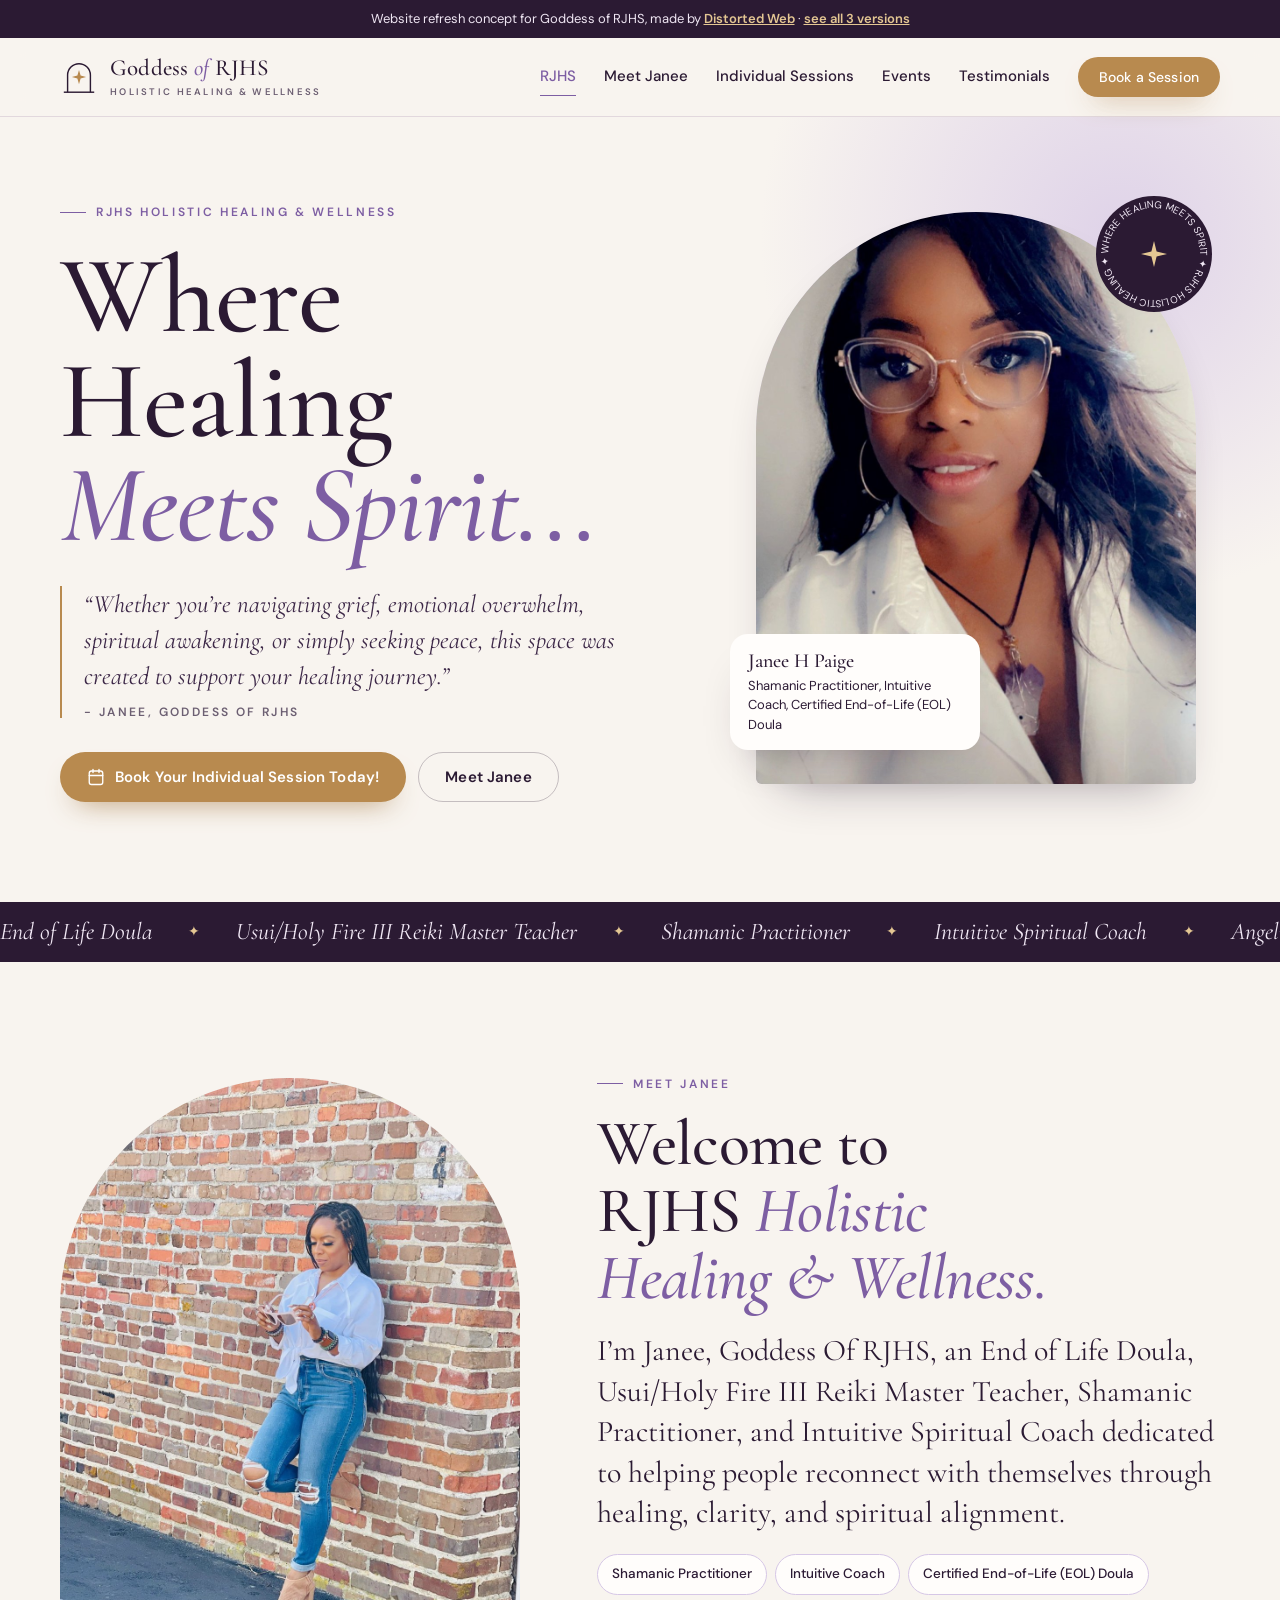
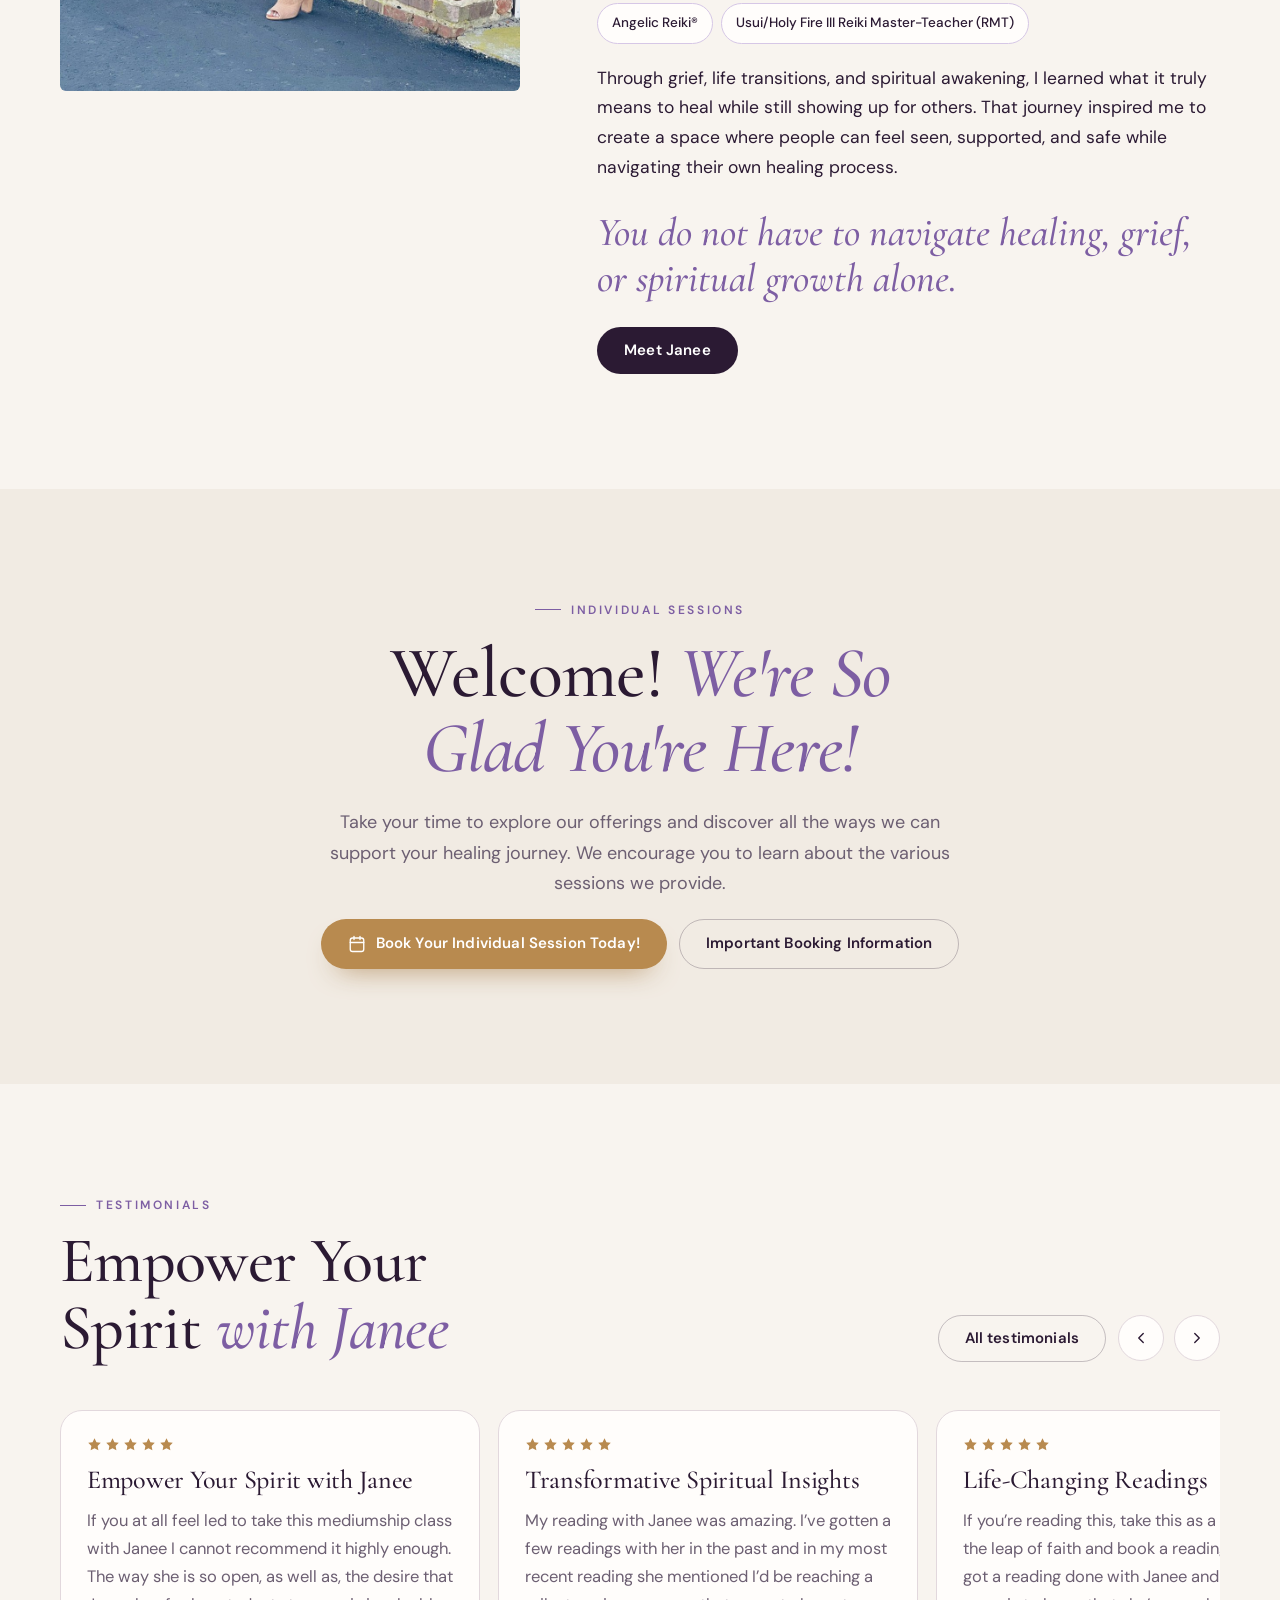
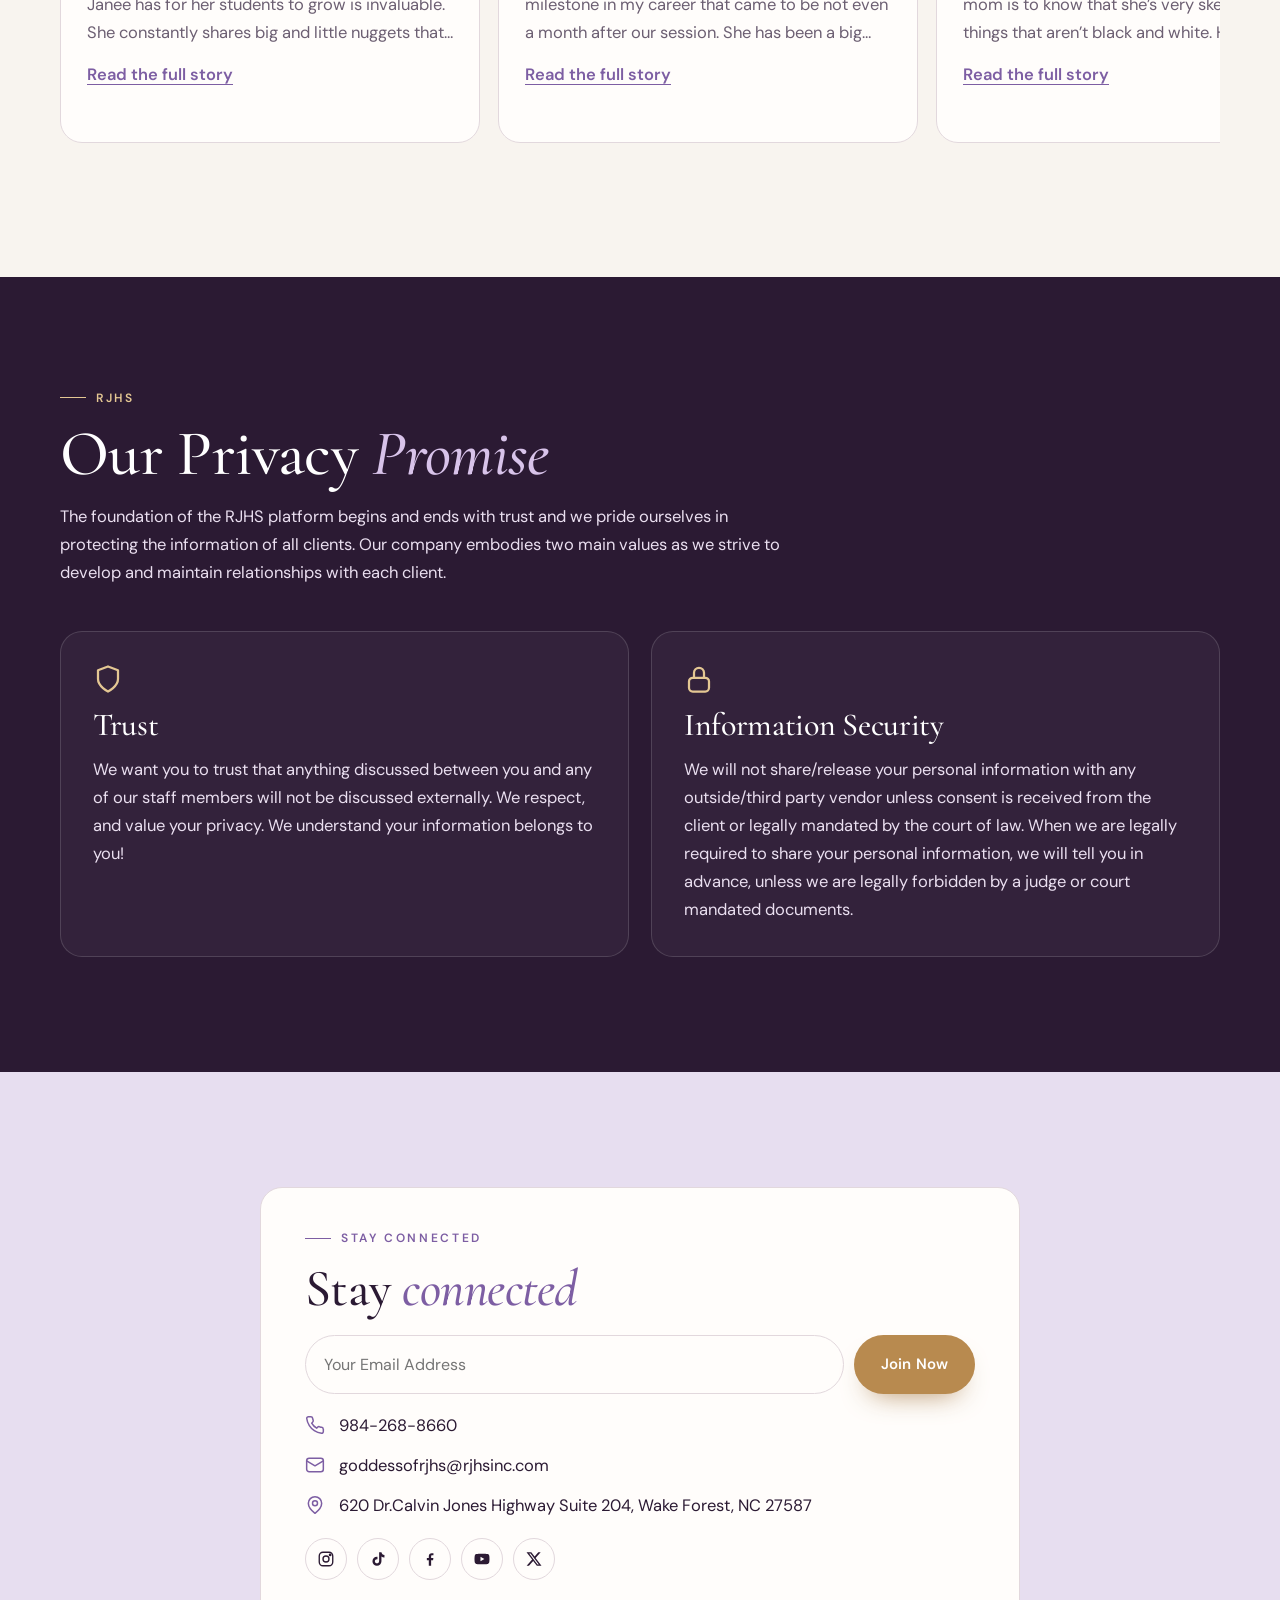
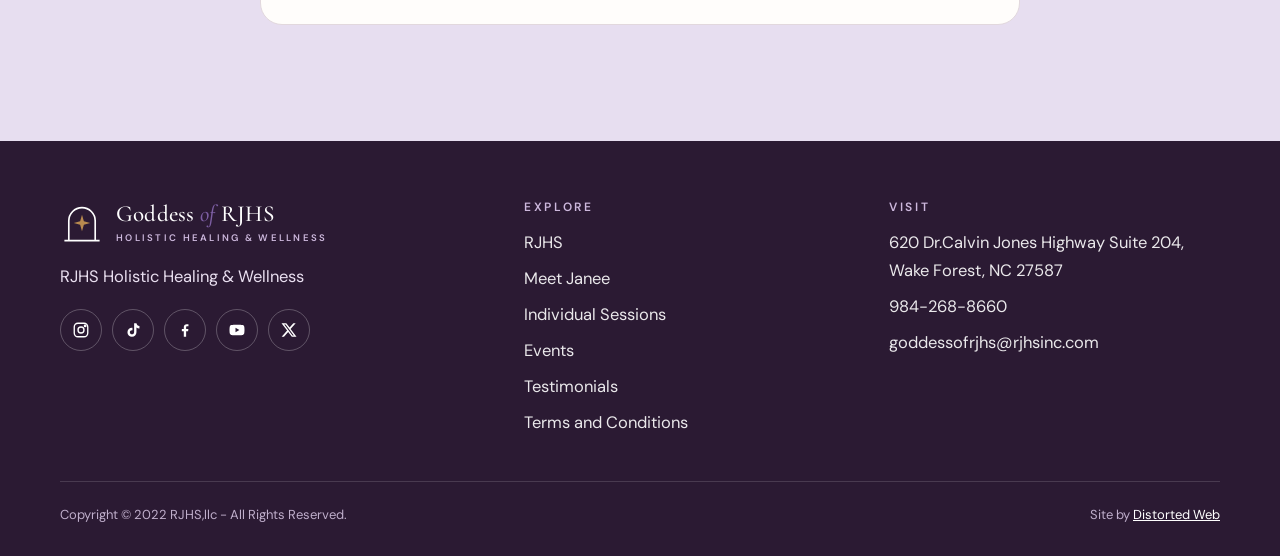
==== full/index.html @ 9494bec4 "Add Goddess of RJHS website refresh concepts: link page, one-pager, full site Co-Authored-By: Claude" ====
<!doctype html>
<html lang="en">
<head>
  <meta charset="utf-8">
  <meta name="viewport" content="width=device-width, initial-scale=1">
  <title>Goddess of RJHS | RJHS Holistic Healing & Wellness</title>
  <meta name="description" content="Where Healing Meets Spirit. RJHS Holistic Healing & Wellness with Janee, Goddess Of RJHS, in Wake Forest, NC.">
  <meta name="robots" content="noindex">
  <meta name="theme-color" content="#2b1a33">
  <link rel="preconnect" href="https://fonts.googleapis.com"><link rel="preconnect" href="https://fonts.gstatic.com" crossorigin>
  <link rel="stylesheet" href="https://fonts.googleapis.com/css2?family=Cormorant+Garamond:ital,wght@0,400;0,500;0,600;1,400;1,500&family=DM+Sans:opsz,wght@9..40,400;9..40,500;9..40,600&display=swap">
  <link rel="stylesheet" href="../assets/css/base.css">
  <link rel="stylesheet" href="../assets/css/pages.css">
</head>
<body>
  <div class="concept-bar">Website refresh concept for Goddess of RJHS, made by <a href="https://distortedbrands.com/web/">Distorted Web</a> · <a href="../">see all 3 versions</a></div>
  
  <header class="top">
    <div class="wrap">
      <a class="mark" href="index.html" style="--s:38px" aria-label="Goddess of RJHS home"><svg viewBox="0 0 40 40" aria-hidden="true"><path d="M8 36V18a12 12 0 0 1 24 0v18" fill="none" stroke="currentColor" stroke-width="1.5"/><path d="M20 12.5l1.7 5.8 5.8 1.7-5.8 1.7L20 27.5l-1.7-5.8-5.8-1.7 5.8-1.7z" fill="#b88a4f"/><path d="M4 36h32" stroke="currentColor" stroke-width="1.5"/></svg><span><b>Goddess <i>of</i> RJHS</b><small>Holistic Healing &amp; Wellness</small></span></a>
      <nav class="nav" aria-label="Main"><a href="index.html" aria-current="page">RJHS</a><a href="meet-janee.html">Meet Janee</a><a href="sessions.html">Individual Sessions</a><a href="events.html">Events</a><a href="testimonials.html">Testimonials</a><a class="btn btn-gold" data-biz="booking" href="#" target="_blank" rel="noopener">Book a Session</a></nav>
      <button class="nav-toggle" type="button" aria-label="Menu" aria-expanded="false"><span></span><span></span><span></span></button>
    </div>
  </header>
  <main>
  <section class="hero">
    <div class="wrap hero-grid">
      <div>
        <span class="eyebrow">RJHS Holistic Healing &amp; Wellness</span>
        <h1 style="margin-top:22px">Where Healing <em>Meets Spirit...</em></h1>
        <blockquote>“Whether you’re navigating grief, emotional overwhelm, spiritual awakening, or simply seeking peace, this space was created to support your healing journey.”<cite>- Janee, Goddess Of RJHS</cite></blockquote>
        <div class="ctas">
          <a class="btn btn-gold" data-biz="booking" href="#" target="_blank" rel="noopener"><span data-icon="cal"></span>Book Your Individual Session Today!</a>
          <a class="btn btn-ghost" href="meet-janee.html">Meet Janee</a>
        </div>
      </div>
      <div class="hero-photo">
        <div class="arch"><img src="../assets/img/hero.jpg" alt="Janee, Goddess Of RJHS" width="993" height="1400"></div>
        <svg class="ring" viewBox="0 0 120 120" aria-hidden="true"><defs><path id="c" d="M60 60m-46 0a46 46 0 1 1 92 0a46 46 0 1 1-92 0"/></defs><circle cx="60" cy="60" r="58" fill="#2b1a33"/><text font-family="DM Sans, sans-serif" font-size="10" fill="#f1e8f5"><textPath href="#c" textLength="286" lengthAdjust="spacing">WHERE HEALING MEETS SPIRIT ✦ RJHS HOLISTIC HEALING ✦</textPath></text><path d="M60 47l2.6 10.4L73 60l-10.4 2.6L60 73l-2.6-10.4L47 60l10.4-2.6z" fill="#e4c793"/></svg>
        <div class="hero-badge"><b>Janee H Paige</b>Shamanic Practitioner, Intuitive Coach, Certified End-of-Life (EOL) Doula</div>
      </div>
    </div>
  </section>
  <div class="ribbon" aria-hidden="true"><div class="ribbon-track"><span>End of Life Doula</span><span>Usui/Holy Fire III Reiki Master Teacher</span><span>Shamanic Practitioner</span><span>Intuitive Spiritual Coach</span><span>Angelic Reiki®</span><span>Healing</span><span>Clarity</span><span>Spiritual Alignment</span><span>End of Life Doula</span><span>Usui/Holy Fire III Reiki Master Teacher</span><span>Shamanic Practitioner</span><span>Intuitive Spiritual Coach</span><span>Angelic Reiki®</span><span>Healing</span><span>Clarity</span><span>Spiritual Alignment</span></div></div>
  <section class="sec" id="meet-janee">
    <div class="wrap about">
      <div class="about-photo"><div class="arch"><img src="../assets/img/janee.jpg" alt="Janee leaning against a brick wall" loading="lazy" width="1050" height="1400"></div></div>
      <div class="about-copy">
        <span class="eyebrow">Meet Janee</span>
        <h2 style="font-size:clamp(40px,5.4vw,64px)">Welcome to RJHS <em>Holistic Healing &amp; Wellness.</em></h2>
        <p class="lead">I’m Janee, Goddess Of RJHS, an End of Life Doula, Usui/Holy Fire III Reiki Master Teacher, Shamanic Practitioner, and Intuitive Spiritual Coach dedicated to helping people reconnect with themselves through healing, clarity, and spiritual alignment.</p>
        <div class="creds"><span>Shamanic Practitioner</span><span>Intuitive Coach</span><span>Certified End-of-Life (EOL) Doula</span><span>Angelic Reiki®</span><span>Usui/Holy Fire III Reiki Master-Teacher (RMT)</span></div>
        <p>Through grief, life transitions, and spiritual awakening, I learned what it truly means to heal while still showing up for others. That journey inspired me to create a space where people can feel seen, supported, and safe while navigating their own healing process.</p>
          <p class="pull">You do not have to navigate healing, grief, or spiritual growth alone.</p>
          <div><a class="btn btn-plum" href="meet-janee.html">Meet Janee</a></div>
      </div>
    </div>
  </section>
  <section class="sec tint">
    <div class="wrap cta-band">
      <span class="eyebrow">Individual Sessions</span>
      <h2>Welcome! <em>We're So Glad You're Here!</em></h2>
      <p class="muted" style="max-width:620px;font-size:18px">Take your time to explore our offerings and discover all the ways we can support your healing journey. We encourage you to learn about the various sessions we provide.</p>
      <div style="display:flex;gap:12px;flex-wrap:wrap;justify-content:center">
        <a class="btn btn-gold" data-biz="booking" href="#" target="_blank" rel="noopener"><span data-icon="cal"></span>Book Your Individual Session Today!</a>
        <a class="btn btn-ghost" href="sessions.html">Important Booking Information</a>
      </div>
    </div>
  </section>
  <section class="sec" id="testimonials">
    <div class="wrap">
      <div class="sec-head row">
        <div><span class="eyebrow">Testimonials</span><h2>Empower Your Spirit <em>with Janee</em></h2></div>
        <div style="display:flex;gap:12px;align-items:center"><a class="btn btn-ghost" href="testimonials.html">All testimonials</a><div class="car-nav"><button type="button" data-dir="-1" aria-label="Previous"></button><button type="button" data-dir="1" aria-label="Next"></button></div></div>
      </div>
      <div class="carousel"><div class="track" data-render="testimonial-cards"></div></div>
    </div>
  </section>
  <section class="sec privacy" id="privacy">
    <div class="wrap">
      <div class="sec-head">
        <span class="eyebrow">RJHS</span>
        <h2>Our Privacy <em>Promise</em></h2>
        <p>The foundation of the RJHS platform begins and ends with trust and we pride ourselves in protecting the information of all clients. Our company embodies two main values as we strive to develop and maintain relationships with each client.</p>
      </div>
      <div class="pillars">
        <div class="pillar"><span data-icon="shield"></span><h3>Trust</h3><p>We want you to trust that anything discussed between you and any of our staff members will not be discussed externally. We respect, and value your privacy. We understand your information belongs to you!</p></div>
        <div class="pillar"><span data-icon="lock"></span><h3>Information Security</h3><p>We will not share/release your personal information with any outside/third party vendor unless consent is received from the client or legally mandated by the court of law. When we are legally required to share your personal information, we will tell you in advance, unless we are legally forbidden by a judge or court mandated documents.</p></div>
      </div>
    </div>
  </section>
  <section class="sec lav" id="connect">
    <div class="wrap connect" style="grid-template-columns:1fr;max-width:760px">
      <div class="card">
        <span class="eyebrow">Stay connected</span>
        <h2>Stay <em>connected</em></h2>
        <div data-render="subscribe-form"></div>
        <div class="contact-lines">
          <a data-biz="phone" href="#"><span data-icon="phone"></span><span>984-268-8660</span></a>
          <a data-biz="email" href="#"><span data-icon="mail"></span><span>goddessofrjhs@rjhsinc.com</span></a>
          <a data-biz="map" href="#" target="_blank" rel="noopener"><span data-icon="pin"></span><span>620 Dr.Calvin Jones Highway Suite 204, Wake Forest, NC 27587</span></a>
        </div>
        <div class="socials" data-render="socials"></div>
      </div>
    </div>
  </section>
  </main>
  
  <footer class="foot">
    <div class="wrap">
      <div class="foot-grid">
        <div style="display:grid;gap:18px;align-content:start">
          <a class="mark" style="color:#fff;--s:44px" href="index.html" style="--s:44px" aria-label="Goddess of RJHS home"><svg viewBox="0 0 40 40" aria-hidden="true"><path d="M8 36V18a12 12 0 0 1 24 0v18" fill="none" stroke="currentColor" stroke-width="1.5"/><path d="M20 12.5l1.7 5.8 5.8 1.7-5.8 1.7L20 27.5l-1.7-5.8-5.8-1.7 5.8-1.7z" fill="#b88a4f"/><path d="M4 36h32" stroke="currentColor" stroke-width="1.5"/></svg><span><b>Goddess <i>of</i> RJHS</b><small>Holistic Healing &amp; Wellness</small></span></a>
          <p style="max-width:34ch">RJHS Holistic Healing &amp; Wellness</p>
          <div class="socials" data-render="socials"></div>
        </div>
        <div><h4>Explore</h4><ul><li><a href="index.html">RJHS</a></li><li><a href="meet-janee.html">Meet Janee</a></li><li><a href="sessions.html">Individual Sessions</a></li><li><a href="events.html">Events</a></li><li><a href="testimonials.html">Testimonials</a></li><li><a data-biz="terms" href="#" target="_blank" rel="noopener">Terms and Conditions</a></li></ul></div>
        <div><h4>Visit</h4><ul>
          <li><a data-biz="map" href="#" target="_blank" rel="noopener">620 Dr.Calvin Jones Highway Suite 204, Wake Forest, NC 27587</a></li>
          <li><a data-biz="phone" href="#">984-268-8660</a></li>
          <li><a data-biz="email" href="#">goddessofrjhs@rjhsinc.com</a></li>
        </ul></div>
      </div>
      <div class="foot-base"><span>Copyright © 2022 RJHS,llc - All Rights Reserved.</span><span>Site by <a href="https://distortedbrands.com/web/">Distorted Web</a></span></div>
    </div>
  </footer>
  
  <dialog class="pop" id="quote-pop" aria-labelledby="quote-pop-title">
    <div class="pop-head"><h2 id="quote-pop-title">Testimonial</h2><button class="pop-close" type="button" aria-label="Close"></button></div>
    <div class="pop-body"></div>
  </dialog>
  <script src="../assets/js/site.js"></script>
</body>
</html>
---- assets/css/base.css ----
/* Goddess of RJHS — shared styles for all three concepts.
   Direction: "modern sanctuary". Warm ivory paper, deep plum ink, her signature lavender
   kept as the soft accent, and a muted gold for the one main action (Book).
   Editorial serif headlines (Cormorant) over a clean sans (DM Sans). */

:root {
  --paper: #f8f4ef;
  --cream: #f1ebe3;
  --lilac: #e7def0;
  --lilac-2: #d6c7e6;
  --violet: #7d5ea3;
  --plum: #2b1a33;
  --plum-2: #3d2848;
  --ink: #2b1a33;
  --muted: #6c5f72;
  --line: #e2d8dd;
  --gold: #b88a4f;
  --gold-2: #a2763e;
  --white: #fffdfb;
  --radius: 22px;
  --shadow: 0 24px 50px -28px rgba(43, 26, 51, .45);
  --display: "Cormorant Garamond", "Cormorant", Georgia, serif;
  --body: "DM Sans", system-ui, -apple-system, "Segoe UI", sans-serif;
  color-scheme: light;
}

*, *::before, *::after { box-sizing: border-box; }
html { -webkit-text-size-adjust: 100%; scroll-behavior: smooth; }
body { margin: 0; background: var(--paper); color: var(--ink); font: 400 16.5px/1.7 var(--body); -webkit-font-smoothing: antialiased; }
body.modal-open { overflow: hidden; }
img, svg { display: block; max-width: 100%; }
[hidden] { display: none !important; }
a { color: inherit; }
h1, h2, h3, h4 { font-family: var(--display); font-weight: 500; line-height: 1.05; margin: 0; letter-spacing: -0.01em; text-wrap: balance; }
h1 em, h2 em, h3 em { font-style: italic; color: var(--violet); }
p { margin: 0; }
button, input { font: inherit; color: inherit; }
:focus-visible { outline: 3px solid var(--violet); outline-offset: 3px; border-radius: 8px; }
@media (prefers-reduced-motion: reduce) { *, *::before, *::after { animation: none !important; transition: none !important; } html { scroll-behavior: auto; } }

.wrap { width: min(1160px, 100% - 32px); margin-inline: auto; }
.eyebrow { display: inline-flex; align-items: center; gap: 10px; font: 600 12px/1 var(--body); letter-spacing: .22em; text-transform: uppercase; color: var(--violet); }
.eyebrow::before { content: ""; width: 26px; height: 1px; background: currentColor; }
.muted { color: var(--muted); }

/* Concept bar and credit */
.concept-bar { background: var(--plum); color: #efe6f3; text-align: center; font-size: 13px; padding: 8px 16px; }
.concept-bar a { color: #e4c793; font-weight: 600; }
.credit { text-align: center; font-size: 13px; color: var(--muted); padding: 26px 16px 34px; }
.credit a { color: var(--violet); font-weight: 600; }

/* Wordmark */
.mark { display: inline-flex; align-items: center; gap: 12px; text-decoration: none; }
.mark svg { width: var(--s, 38px); height: var(--s, 38px); flex: none; }
.mark b { font: 500 23px/1 var(--display); letter-spacing: .01em; }
.mark b i { font-style: italic; color: var(--violet); }
.mark small { display: block; margin-top: 4px; font: 600 9.5px/1 var(--body); letter-spacing: .24em; text-transform: uppercase; color: var(--muted); }

/* Buttons */
.btn { display: inline-flex; align-items: center; justify-content: center; gap: 10px; padding: 15px 26px; border-radius: 999px; border: 1px solid transparent; font: 600 15px/1 var(--body); letter-spacing: .01em; text-decoration: none; cursor: pointer; transition: transform .15s, background .15s, border-color .15s, color .15s; }
.btn:hover { transform: translateY(-1px); }
.btn-gold { background: var(--gold); color: #fff; box-shadow: 0 14px 28px -16px rgba(162, 118, 62, .9); }
.btn-gold:hover { background: var(--gold-2); }
.btn-plum { background: var(--plum); color: #fff; }
.btn-plum:hover { background: var(--plum-2); }
.btn-ghost { background: transparent; border-color: rgba(43, 26, 51, .25); color: var(--ink); }
.btn-ghost:hover { border-color: var(--ink); }
.btn-light { background: rgba(255,255,255,.1); border-color: rgba(255,255,255,.35); color: #fff; }
.btn-light:hover { background: rgba(255,255,255,.18); }
.btn svg { width: 18px; height: 18px; }

/* Social icons */
.socials { display: flex; flex-wrap: wrap; gap: 10px; }
.socials a { width: 42px; height: 42px; display: grid; place-items: center; border-radius: 50%; border: 1px solid var(--line); background: var(--white); text-decoration: none; transition: background .15s, color .15s, border-color .15s; }
.socials a:hover { background: var(--plum); color: #fff; border-color: var(--plum); }
.socials svg { width: 18px; height: 18px; }

/* Arch photo frame: the signature shape of this refresh */
.arch { border-radius: 999px 999px 26px 26px; overflow: hidden; background: var(--lilac); position: relative; }
.arch img { width: 100%; height: 100%; object-fit: cover; }

/* Sparkle divider */
.spark { color: var(--gold); width: 22px; height: 22px; }

/* Cards */
.card { background: var(--white); border: 1px solid var(--line); border-radius: var(--radius); padding: 26px; }

/* Testimonials */
.quote { display: flex; flex-direction: column; gap: 14px; }
.quote h3 { font-size: 26px; }
.quote p { color: var(--muted); }
.quote .more { align-self: flex-start; background: none; border: 0; padding: 0; color: var(--violet); font-weight: 600; cursor: pointer; text-decoration: underline; text-underline-offset: 4px; }
.stars { display: flex; gap: 3px; color: var(--gold); }
.stars svg { width: 15px; height: 15px; }
.clamp { display: -webkit-box; -webkit-line-clamp: 5; -webkit-box-orient: vertical; overflow: hidden; }

/* Carousel */
.carousel { position: relative; }
.track { display: grid; grid-auto-flow: column; grid-auto-columns: min(420px, 86%); gap: 18px; overflow-x: auto; scroll-snap-type: x mandatory; padding: 4px 2px 18px; scrollbar-width: none; }
.track::-webkit-scrollbar { display: none; }
.track > * { scroll-snap-align: start; }
.car-nav { display: flex; gap: 10px; }
.car-nav button { width: 46px; height: 46px; border-radius: 50%; border: 1px solid var(--line); background: var(--white); cursor: pointer; display: grid; place-items: center; }
.car-nav button:hover { border-color: var(--ink); }
.car-nav svg { width: 18px; height: 18px; }

/* Forms */
.form { display: grid; gap: 14px; }
.field { display: grid; gap: 6px; }
.field label { font-size: 13px; font-weight: 600; letter-spacing: .04em; }
.field input { width: 100%; padding: 14px 16px; border-radius: 14px; border: 1px solid var(--line); background: var(--white); font-size: 16px; }
.field input:focus { outline: none; border-color: var(--violet); box-shadow: 0 0 0 3px rgba(125, 94, 163, .18); }
.form .fine { font-size: 12px; color: var(--muted); }
.form .fine a { color: inherit; }
.form-done { padding: 22px; border-radius: 16px; background: var(--lilac); text-align: center; }
.subscribe { display: flex; gap: 10px; flex-wrap: wrap; }
.subscribe input { flex: 1 1 220px; padding: 15px 18px; border-radius: 999px; border: 1px solid var(--line); background: var(--white); font-size: 16px; }

/* Booking info list */
.booking-info { display: grid; gap: 12px; margin: 0; padding: 0; list-style: none; }
.booking-info li { display: grid; grid-template-columns: 26px 1fr; gap: 10px; align-items: start; }
.booking-info li svg { width: 20px; height: 20px; margin-top: 3px; color: var(--violet); }

/* Packages */
.packages { display: grid; gap: 18px; grid-template-columns: repeat(auto-fit, minmax(250px, 1fr)); }
.pkg { display: flex; flex-direction: column; gap: 10px; }
.pkg .price { font: 500 34px/1 var(--display); }
.pkg .dur { font-size: 13px; font-weight: 600; letter-spacing: .12em; text-transform: uppercase; color: var(--violet); }
.pkg .btn { margin-top: auto; align-self: flex-start; }
.pkg-slot { border: 1.5px dashed var(--lilac-2); background: transparent; text-align: center; display: grid; gap: 10px; justify-items: center; padding: 34px 24px; }
.pkg-slot p { color: var(--muted); max-width: 46ch; }

/* Dialog */
dialog.pop { width: min(620px, calc(100% - 24px)); max-height: min(88vh, 860px); padding: 0; border: 0; border-radius: 26px; background: var(--paper); color: var(--ink); box-shadow: 0 40px 80px -30px rgba(20, 10, 25, .6); }
dialog.pop::backdrop { background: rgba(30, 18, 36, .55); backdrop-filter: blur(4px); }
dialog.pop[open] { animation: rise .25s ease-out; }
@keyframes rise { from { opacity: 0; transform: translateY(14px); } }
.pop-head { position: sticky; top: 0; z-index: 2; display: flex; align-items: center; justify-content: space-between; gap: 12px; padding: 20px 24px; background: var(--paper); border-bottom: 1px solid var(--line); }
.pop-head h2 { font-size: 30px; }
.pop-close { width: 40px; height: 40px; border-radius: 50%; border: 1px solid var(--line); background: var(--white); cursor: pointer; display: grid; place-items: center; flex: none; }
.pop-close svg { width: 16px; height: 16px; }
.pop-body { padding: 24px; display: grid; gap: 18px; }

/* Footer */
.foot { background: var(--plum); color: #e9dff0; padding: 60px 0 30px; }
.foot a { color: #fff; }
.foot-grid { display: grid; gap: 34px; grid-template-columns: 1.3fr 1fr 1fr; }
.foot h4 { font: 600 12px/1 var(--body); letter-spacing: .22em; text-transform: uppercase; color: #cdb8dd; margin-bottom: 16px; }
.foot ul { list-style: none; margin: 0; padding: 0; display: grid; gap: 8px; }
.foot ul a { text-decoration: none; opacity: .9; }
.foot ul a:hover { opacity: 1; text-decoration: underline; }
.foot .mark b { color: #fff; }
.foot .mark small { color: #cdb8dd; }
.foot .socials a { background: transparent; border-color: rgba(255,255,255,.25); color: #fff; }
.foot .socials a:hover { background: #fff; color: var(--plum); }
.foot-base { margin-top: 44px; padding-top: 22px; border-top: 1px solid rgba(255,255,255,.14); font-size: 13px; color: #bfaecb; display: flex; flex-wrap: wrap; gap: 8px 24px; justify-content: space-between; }
@media (max-width: 820px) { .foot-grid { grid-template-columns: 1fr; } }
---- assets/css/pages.css ----
/* Styles for the one-pager and the full site. */

/* Header */
.top { position: sticky; top: 0; z-index: 20; background: rgba(248, 244, 239, .86); backdrop-filter: blur(12px); border-bottom: 1px solid var(--line); }
.top .wrap { display: flex; align-items: center; justify-content: space-between; gap: 18px; height: 78px; }
.nav { display: flex; align-items: center; gap: 28px; }
.nav a { text-decoration: none; font-size: 15px; font-weight: 500; position: relative; }
.nav a:not(.btn)::after { content: ""; position: absolute; left: 0; right: 0; bottom: -6px; height: 1px; background: var(--violet); transform: scaleX(0); transition: transform .2s; }
.nav a:not(.btn):hover::after, .nav a[aria-current="page"]::after { transform: scaleX(1); }
.nav a[aria-current="page"] { color: var(--violet); }
.nav .btn { padding: 12px 20px; font-size: 14px; }
.nav-toggle { display: none; width: 46px; height: 46px; border-radius: 50%; border: 1px solid var(--line); background: var(--white); cursor: pointer; }
.nav-toggle span { display: block; width: 18px; height: 1.5px; margin: 4px auto; background: var(--ink); transition: transform .2s; }
@media (max-width: 960px) {
  .nav-toggle { display: block; }
  .nav { position: fixed; inset: 78px 0 auto 0; flex-direction: column; align-items: stretch; gap: 0; padding: 10px 16px 22px; background: var(--paper); border-bottom: 1px solid var(--line); box-shadow: var(--shadow); transform: translateY(-8px); opacity: 0; pointer-events: none; transition: .2s; }
  .nav a:not(.btn) { padding: 14px 4px; border-bottom: 1px solid var(--line); font-size: 17px; }
  .nav a:not(.btn)::after { display: none; }
  .nav .btn { margin-top: 16px; }
  body.nav-open .nav { transform: none; opacity: 1; pointer-events: auto; }
  body.nav-open .nav-toggle span:first-child { transform: translateY(5.5px) rotate(45deg); }
  body.nav-open .nav-toggle span:nth-child(2) { opacity: 0; }
  body.nav-open .nav-toggle span:last-child { transform: translateY(-5.5px) rotate(-45deg); }
}

/* Sections */
.sec { padding: clamp(64px, 9vw, 120px) 0; }
.sec-head { display: grid; gap: 16px; margin-bottom: 44px; max-width: 720px; }
.sec-head h2 { font-size: clamp(40px, 5.6vw, 64px); }
.sec-head.center { margin-inline: auto; text-align: center; justify-items: center; }
.sec-head.row { max-width: none; display: flex; align-items: end; justify-content: space-between; flex-wrap: wrap; gap: 20px; }
.sec-head.row > div { display: grid; gap: 16px; max-width: 680px; }
.tint { background: var(--cream); }
.lav { background: var(--lilac); }

/* Hero */
.hero { padding: clamp(40px, 6vw, 80px) 0 clamp(60px, 8vw, 100px); position: relative; overflow: hidden; }
.hero::before { content: ""; position: absolute; width: 720px; height: 720px; right: -200px; top: -240px; border-radius: 50%; background: radial-gradient(closest-side, rgba(214, 199, 230, .75), transparent); pointer-events: none; }
.hero-grid { position: relative; display: grid; grid-template-columns: 1.1fr .9fr; gap: clamp(32px, 6vw, 80px); align-items: center; }
.hero h1 { font-size: clamp(54px, 8.6vw, 112px); line-height: .95; }
.hero h1 em { display: block; }
.hero blockquote { margin: 28px 0 0; padding-left: 22px; border-left: 2px solid var(--gold); font: italic 400 clamp(20px, 2.2vw, 25px)/1.45 var(--display); color: var(--plum-2); max-width: 560px; }
.hero cite { display: block; margin-top: 12px; font: 600 12px/1 var(--body); letter-spacing: .2em; text-transform: uppercase; color: var(--muted); font-style: normal; }
.hero .ctas { display: flex; flex-wrap: wrap; gap: 12px; margin-top: 34px; }
.hero-photo { position: relative; justify-self: center; width: min(440px, 100%); }
.hero-photo .arch { aspect-ratio: 4 / 5.2; box-shadow: var(--shadow); }
.hero-photo .ring { position: absolute; inset: -18px -18px auto auto; width: 120px; height: 120px; animation: spin 30s linear infinite; }
@keyframes spin { to { transform: rotate(360deg); } }
.hero-badge { position: absolute; left: -26px; bottom: 34px; max-width: 250px; padding: 16px 18px; border-radius: 18px; background: var(--white); box-shadow: var(--shadow); font-size: 13px; line-height: 1.5; }
.hero-badge b { display: block; font: 500 20px/1.1 var(--display); margin-bottom: 4px; }
@media (max-width: 860px) {
  .hero-grid { grid-template-columns: 1fr; }
  .hero-photo { width: min(360px, 88%); }
  .hero-badge { left: -8px; }
}

/* Ribbon of modalities */
.ribbon { background: var(--plum); color: #f1e8f5; overflow: hidden; padding: 18px 0; }
.ribbon-track { display: flex; gap: 36px; width: max-content; animation: slide 40s linear infinite; font: italic 400 24px/1 var(--display); white-space: nowrap; }
.ribbon-track span { display: inline-flex; align-items: center; gap: 36px; }
.ribbon-track span::after { content: "✦"; font-style: normal; font-size: 14px; color: #e4c793; }
@keyframes slide { to { transform: translateX(-50%); } }

/* Meet Janee */
.about { display: grid; grid-template-columns: .85fr 1.15fr; gap: clamp(32px, 6vw, 90px); align-items: start; }
.about .arch { aspect-ratio: 3 / 4; }
.about-photo { position: sticky; top: 110px; }
.about-copy { display: grid; gap: 20px; font-size: 17.5px; }
.about-copy .lead { font: 400 clamp(24px, 2.6vw, 30px)/1.35 var(--display); color: var(--plum); }
.about-copy .pull { font: italic 500 clamp(30px, 3.4vw, 40px)/1.15 var(--display); color: var(--violet); padding: 6px 0; }
.sig { font: italic 500 30px/1 var(--display); }
.sig small { display: block; margin-top: 8px; font: 600 12px/1 var(--body); letter-spacing: .2em; text-transform: uppercase; color: var(--muted); font-style: normal; }
.creds { display: flex; flex-wrap: wrap; gap: 8px; }
.creds span { padding: 8px 14px; border-radius: 999px; border: 1px solid var(--lilac-2); background: var(--white); font-size: 13.5px; font-weight: 500; }
@media (max-width: 860px) { .about { grid-template-columns: 1fr; } .about-photo { position: static; width: min(380px, 90%); margin-inline: auto; } }

/* Sessions */
.sessions { display: grid; grid-template-columns: 1fr 1fr; gap: 26px; align-items: start; }
.sessions .card h3 { font-size: 30px; margin-bottom: 14px; }
.sessions .intro { display: grid; gap: 16px; }
.sessions .intro p a { color: var(--violet); font-weight: 600; }
@media (max-width: 860px) { .sessions { grid-template-columns: 1fr; } }

/* Privacy band */
.privacy { background: var(--plum); color: #eadff0; }
.privacy .sec-head h2 { color: #fff; }
.privacy .sec-head h2 em { color: #d8c3ea; }
.privacy .eyebrow { color: #e4c793; }
.pillars { display: grid; gap: 22px; grid-template-columns: 1fr 1fr; }
.pillar { padding: 32px; border-radius: var(--radius); border: 1px solid rgba(255,255,255,.14); background: rgba(255,255,255,.04); display: grid; gap: 14px; align-content: start; }
.pillar svg { width: 30px; height: 30px; color: #e4c793; }
.pillar h3 { font-size: 32px; color: #fff; }
@media (max-width: 760px) { .pillars { grid-template-columns: 1fr; } }

/* Stay connected + Lets connect */
.connect { display: grid; grid-template-columns: 1fr 1fr; gap: 26px; }
.connect .card { padding: clamp(26px, 4vw, 44px); display: grid; gap: 18px; align-content: start; }
.connect h2 { font-size: clamp(38px, 4.4vw, 52px); }
.contact-lines { display: grid; gap: 12px; }
.contact-lines > a { display: grid; grid-template-columns: 22px 1fr; gap: 12px; align-items: start; text-decoration: none; }
.contact-lines svg { width: 20px; height: 20px; margin-top: 3px; color: var(--violet); }
@media (max-width: 860px) { .connect { grid-template-columns: 1fr; } }

/* Page hero (full site inner pages) */
.page-hero { padding: clamp(60px, 9vw, 120px) 0 clamp(36px, 5vw, 60px); text-align: center; position: relative; overflow: hidden; }
.page-hero::before { content: ""; position: absolute; width: 640px; height: 640px; left: 50%; top: -360px; transform: translateX(-50%); border-radius: 50%; background: radial-gradient(closest-side, rgba(214, 199, 230, .8), transparent); }
.page-hero > * { position: relative; }
.page-hero h1 { font-size: clamp(44px, 9vw, 104px); margin-top: 16px; }
.page-hero p { max-width: 620px; margin: 18px auto 0; color: var(--muted); font-size: 18px; }

/* Quote grid */
.quote-grid { columns: 2 340px; column-gap: 22px; }
.quote-grid > * { break-inside: avoid; margin-bottom: 22px; }

/* Event empty state */
.empty { text-align: center; display: grid; gap: 16px; justify-items: center; padding: clamp(36px, 6vw, 64px); }
.empty svg { width: 40px; height: 40px; color: var(--violet); }
.empty h2 { font-size: clamp(34px, 4vw, 46px); }
.empty .subscribe { width: min(520px, 100%); }

/* CTA band */
.cta-band { text-align: center; display: grid; gap: 20px; justify-items: center; }
.cta-band h2 { font-size: clamp(42px, 6vw, 72px); max-width: 900px; }
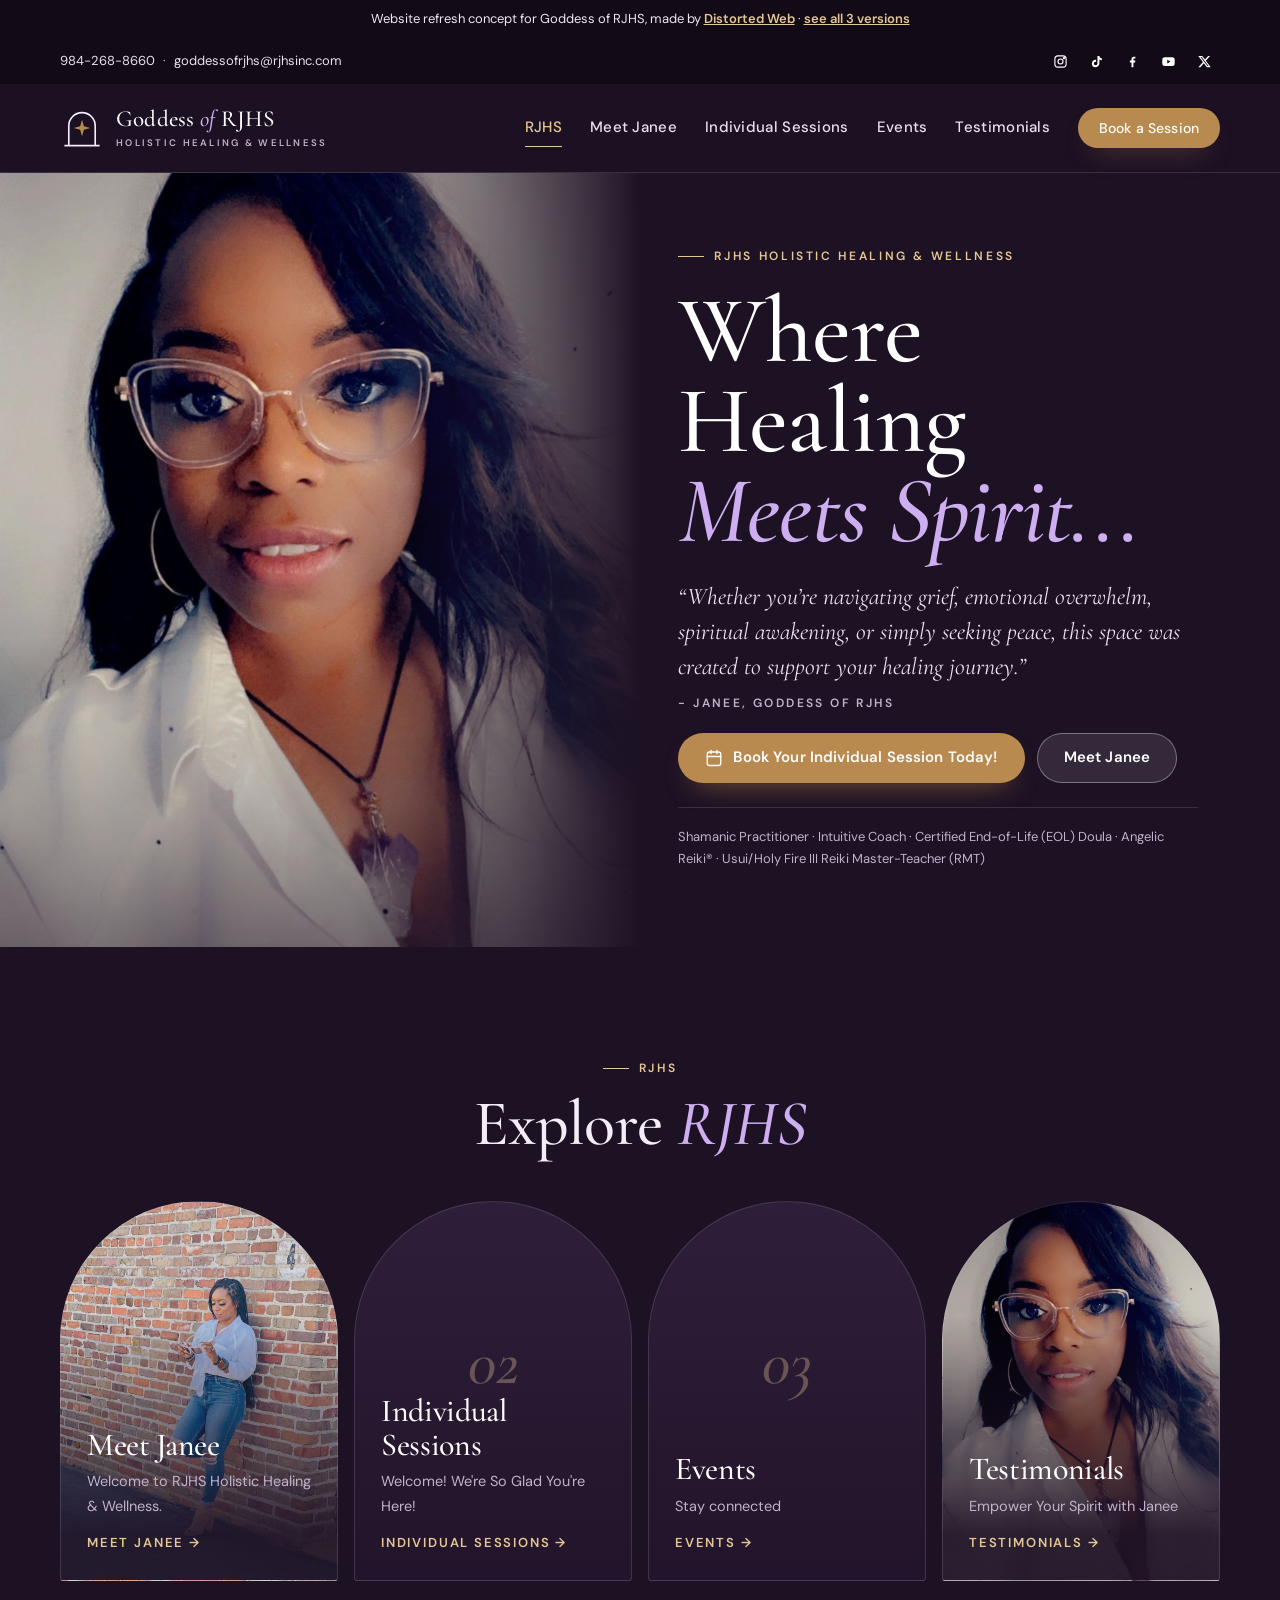
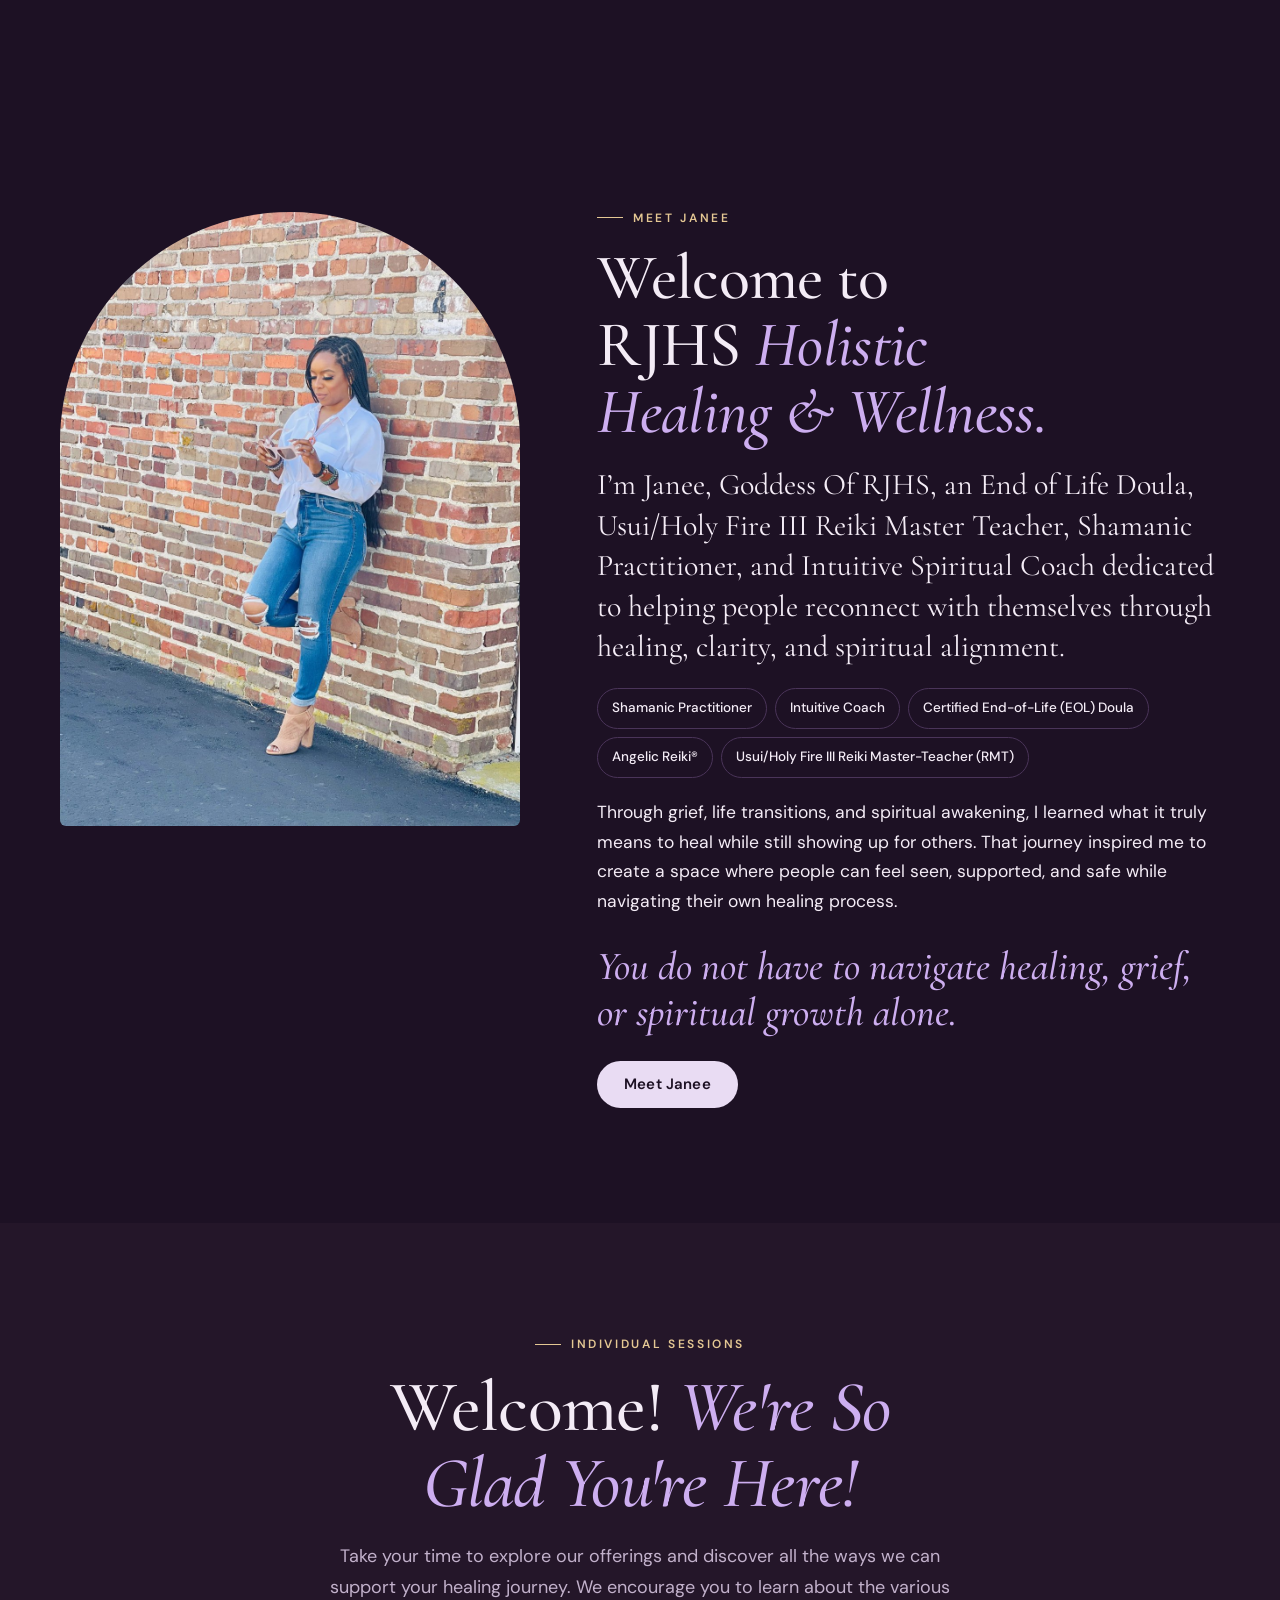
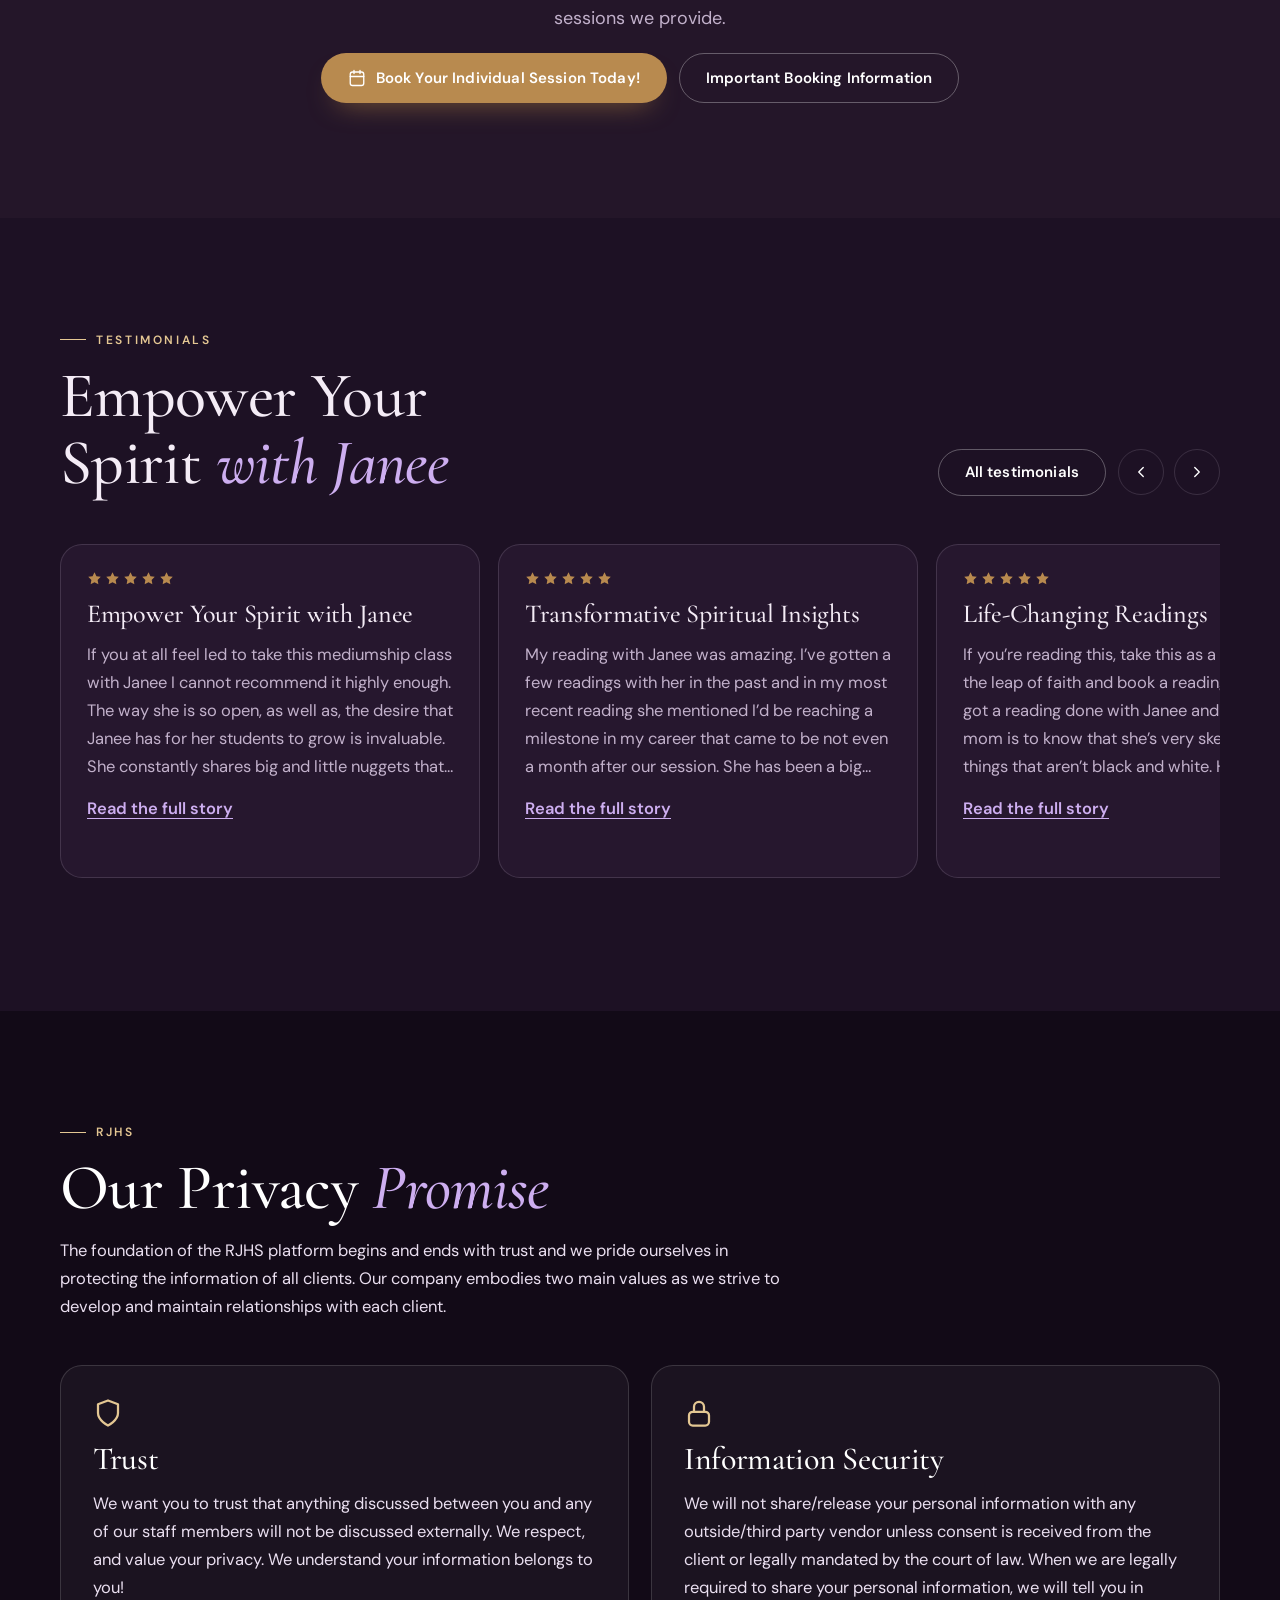
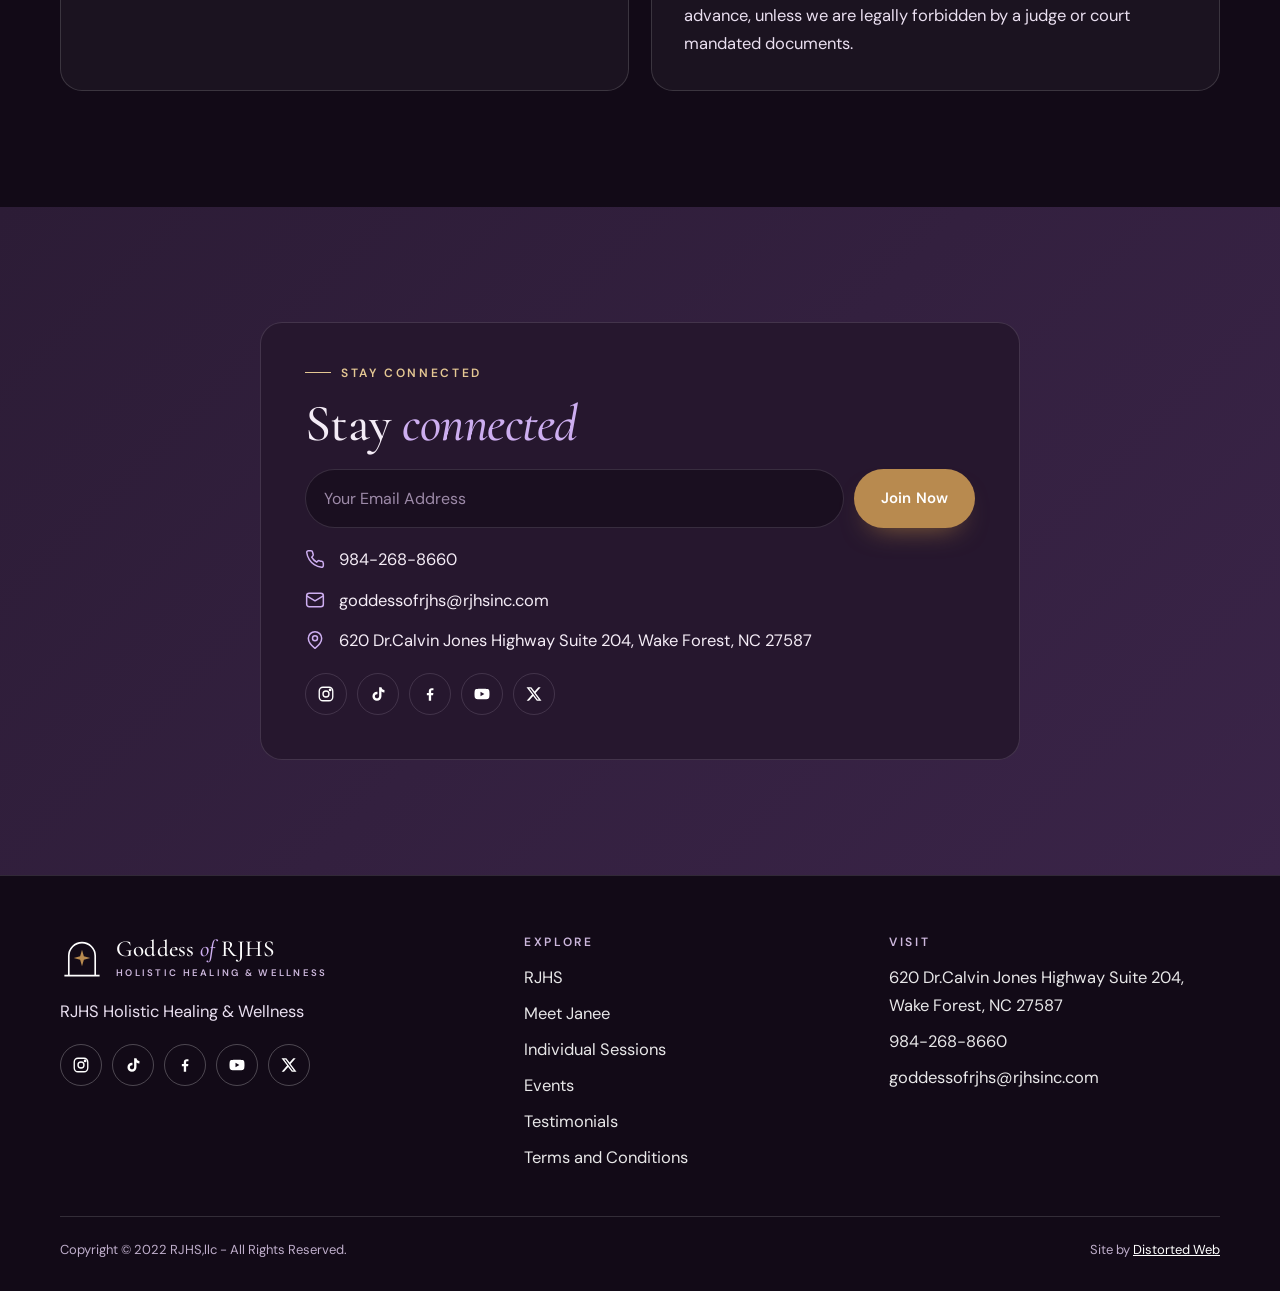
==== commit f3021cbf: "Give the full site its own dark look and multi-page layout Utility bar, full-bleed photo hero, arch " ====
--- a/full/index.html
+++ b/full/index.html
@@ -11,37 +11,51 @@
   <link rel="stylesheet" href="https://fonts.googleapis.com/css2?family=Cormorant+Garamond:ital,wght@0,400;0,500;0,600;1,400;1,500&family=DM+Sans:opsz,wght@9..40,400;9..40,500;9..40,600&display=swap">
   <link rel="stylesheet" href="../assets/css/base.css">
   <link rel="stylesheet" href="../assets/css/pages.css">
+  <link rel="stylesheet" href="../assets/css/full.css">
 </head>
-<body>
+<body class="full">
   <div class="concept-bar">Website refresh concept for Goddess of RJHS, made by <a href="https://distortedbrands.com/web/">Distorted Web</a> · <a href="../">see all 3 versions</a></div>
   
-  <header class="top">
+  <div class="util"><div class="wrap">
+    <span class="util-contact"><a data-biz="phone" href="#"></a><span aria-hidden="true">·</span><a data-biz="email" href="#"></a></span>
+    <div class="socials" data-render="socials"></div>
+  </div></div>
+  <header class="top top-full">
     <div class="wrap">
-      <a class="mark" href="index.html" style="--s:38px" aria-label="Goddess of RJHS home"><svg viewBox="0 0 40 40" aria-hidden="true"><path d="M8 36V18a12 12 0 0 1 24 0v18" fill="none" stroke="currentColor" stroke-width="1.5"/><path d="M20 12.5l1.7 5.8 5.8 1.7-5.8 1.7L20 27.5l-1.7-5.8-5.8-1.7 5.8-1.7z" fill="#b88a4f"/><path d="M4 36h32" stroke="currentColor" stroke-width="1.5"/></svg><span><b>Goddess <i>of</i> RJHS</b><small>Holistic Healing &amp; Wellness</small></span></a>
+      <a class="mark" href="index.html" style="--s:44px" aria-label="Goddess of RJHS home"><svg viewBox="0 0 40 40" aria-hidden="true"><path d="M8 36V18a12 12 0 0 1 24 0v18" fill="none" stroke="currentColor" stroke-width="1.5"/><path d="M20 12.5l1.7 5.8 5.8 1.7-5.8 1.7L20 27.5l-1.7-5.8-5.8-1.7 5.8-1.7z" fill="#b88a4f"/><path d="M4 36h32" stroke="currentColor" stroke-width="1.5"/></svg><span><b>Goddess <i>of</i> RJHS</b><small>Holistic Healing &amp; Wellness</small></span></a>
       <nav class="nav" aria-label="Main"><a href="index.html" aria-current="page">RJHS</a><a href="meet-janee.html">Meet Janee</a><a href="sessions.html">Individual Sessions</a><a href="events.html">Events</a><a href="testimonials.html">Testimonials</a><a class="btn btn-gold" data-biz="booking" href="#" target="_blank" rel="noopener">Book a Session</a></nav>
       <button class="nav-toggle" type="button" aria-label="Menu" aria-expanded="false"><span></span><span></span><span></span></button>
     </div>
   </header>
   <main>
-  <section class="hero">
-    <div class="wrap hero-grid">
-      <div>
-        <span class="eyebrow">RJHS Holistic Healing &amp; Wellness</span>
-        <h1 style="margin-top:22px">Where Healing <em>Meets Spirit...</em></h1>
-        <blockquote>“Whether you’re navigating grief, emotional overwhelm, spiritual awakening, or simply seeking peace, this space was created to support your healing journey.”<cite>- Janee, Goddess Of RJHS</cite></blockquote>
-        <div class="ctas">
-          <a class="btn btn-gold" data-biz="booking" href="#" target="_blank" rel="noopener"><span data-icon="cal"></span>Book Your Individual Session Today!</a>
-          <a class="btn btn-ghost" href="meet-janee.html">Meet Janee</a>
-        </div>
+  <section class="fhero">
+    <div class="fhero-photo"><img src="../assets/img/hero.jpg" alt="Janee, Goddess Of RJHS" width="993" height="1400"></div>
+    <div class="fhero-copy">
+      <span class="eyebrow">RJHS Holistic Healing &amp; Wellness</span>
+      <h1>Where Healing <em>Meets Spirit...</em></h1>
+      <blockquote>“Whether you’re navigating grief, emotional overwhelm, spiritual awakening, or simply seeking peace, this space was created to support your healing journey.”<cite>- Janee, Goddess Of RJHS</cite></blockquote>
+      <div class="ctas">
+        <a class="btn btn-gold" data-biz="booking" href="#" target="_blank" rel="noopener"><span data-icon="cal"></span>Book Your Individual Session Today!</a>
+        <a class="btn btn-light" href="meet-janee.html">Meet Janee</a>
       </div>
-      <div class="hero-photo">
-        <div class="arch"><img src="../assets/img/hero.jpg" alt="Janee, Goddess Of RJHS" width="993" height="1400"></div>
-        <svg class="ring" viewBox="0 0 120 120" aria-hidden="true"><defs><path id="c" d="M60 60m-46 0a46 46 0 1 1 92 0a46 46 0 1 1-92 0"/></defs><circle cx="60" cy="60" r="58" fill="#2b1a33"/><text font-family="DM Sans, sans-serif" font-size="10" fill="#f1e8f5"><textPath href="#c" textLength="286" lengthAdjust="spacing">WHERE HEALING MEETS SPIRIT ✦ RJHS HOLISTIC HEALING ✦</textPath></text><path d="M60 47l2.6 10.4L73 60l-10.4 2.6L60 73l-2.6-10.4L47 60l10.4-2.6z" fill="#e4c793"/></svg>
-        <div class="hero-badge"><b>Janee H Paige</b>Shamanic Practitioner, Intuitive Coach, Certified End-of-Life (EOL) Doula</div>
+      <p class="fhero-creds">Shamanic Practitioner · Intuitive Coach · Certified End-of-Life (EOL) Doula · Angelic Reiki® · Usui/Holy Fire III Reiki Master-Teacher (RMT)</p>
+    </div>
+  </section>
+  <section class="sec explore-sec">
+    <div class="wrap">
+      <div class="sec-head center"><span class="eyebrow">RJHS</span><h2>Explore <em>RJHS</em></h2></div>
+      <div class="explore">
+        <a class="tile tile-photo" href="meet-janee.html" style="background-image:linear-gradient(180deg, rgba(29,17,36,.1) 30%, rgba(29,17,36,.92) 88%), url('../assets/img/janee.jpg')">
+          <span class="tile-n">01</span><h3>Meet Janee</h3><p>Welcome to RJHS Holistic Healing &amp; Wellness.</p><span class="tile-go">Meet Janee</span></a>
+        <a class="tile" href="sessions.html">
+          <span class="tile-n">02</span><h3>Individual Sessions</h3><p>Welcome! We're So Glad You're Here!</p><span class="tile-go">Individual Sessions</span></a>
+        <a class="tile" href="events.html">
+          <span class="tile-n">03</span><h3>Events</h3><p>Stay connected</p><span class="tile-go">Events</span></a>
+        <a class="tile tile-photo" href="testimonials.html" style="background-image:linear-gradient(180deg, rgba(29,17,36,.1) 30%, rgba(29,17,36,.92) 88%), url('../assets/img/hero.jpg')">
+          <span class="tile-n">04</span><h3>Testimonials</h3><p>Empower Your Spirit with Janee</p><span class="tile-go">Testimonials</span></a>
       </div>
     </div>
   </section>
-  <div class="ribbon" aria-hidden="true"><div class="ribbon-track"><span>End of Life Doula</span><span>Usui/Holy Fire III Reiki Master Teacher</span><span>Shamanic Practitioner</span><span>Intuitive Spiritual Coach</span><span>Angelic Reiki®</span><span>Healing</span><span>Clarity</span><span>Spiritual Alignment</span><span>End of Life Doula</span><span>Usui/Holy Fire III Reiki Master Teacher</span><span>Shamanic Practitioner</span><span>Intuitive Spiritual Coach</span><span>Angelic Reiki®</span><span>Healing</span><span>Clarity</span><span>Spiritual Alignment</span></div></div>
   <section class="sec" id="meet-janee">
     <div class="wrap about">
       <div class="about-photo"><div class="arch"><img src="../assets/img/janee.jpg" alt="Janee leaning against a brick wall" loading="lazy" width="1050" height="1400"></div></div>
--- a/assets/css/full.css
+++ b/assets/css/full.css
@@ -0,0 +1,106 @@
+/* Full website only: "Night sanctuary". A dark plum, multi-page look so it reads clearly
+   different from the light, editorial one-pager. Same brand (plum, lavender, gold, arches),
+   flipped to dark, with a utility bar, full-bleed photo hero, page tiles and photo banners. */
+
+body.full {
+  --paper: #1d1124;
+  --cream: #241629;
+  --lilac: #2c1c36;
+  --lilac-2: #4a3459;
+  --violet: #cdaef0;
+  --plum: #120a17;
+  --plum-2: #2d1c38;
+  --ink: #f4ecf6;
+  --muted: #c2b1cb;
+  --line: rgba(236, 222, 245, .14);
+  --white: #26172e;
+  --shadow: 0 30px 60px -30px rgba(0, 0, 0, .8);
+  background: var(--paper);
+  color: var(--ink);
+}
+.full .btn-plum { background: #e9dcf3; color: #1d1124; }
+.full .btn-plum:hover { background: #fff; }
+.full .btn-ghost { border-color: rgba(255,255,255,.3); color: #fff; }
+.full .btn-ghost:hover { border-color: #fff; }
+.full .eyebrow { color: #e4c793; }
+.full .card { background: var(--white); }
+.full .field input, .full .subscribe input { background: #1a0f20; color: #fff; border-color: var(--line); }
+.full .field input::placeholder, .full .subscribe input::placeholder { color: #9d8aa8; }
+.full .form-done { background: #33213f; }
+.full .creds span { background: transparent; border-color: var(--lilac-2); }
+.full .socials a { background: transparent; color: #fff; }
+.full .socials a:hover { background: #fff; color: #1d1124; border-color: #fff; }
+.full .car-nav button { background: transparent; color: #fff; }
+.full .pkg-slot { border-color: var(--lilac-2); }
+.full dialog.pop { --paper: #f8f4ef; --ink: #2b1a33; --muted: #6c5f72; --line: #e2d8dd; --white: #fffdfb; --violet: #7d5ea3; color: #2b1a33; }
+
+/* Utility bar */
+.util { background: var(--plum); font-size: 13px; color: var(--muted); }
+.util .wrap { display: flex; align-items: center; justify-content: space-between; gap: 12px; min-height: 46px; }
+.util a { text-decoration: none; color: #eadff0; }
+.util a:hover { color: #fff; text-decoration: underline; }
+.util-contact { display: flex; flex-wrap: wrap; gap: 8px; }
+.util .socials { gap: 4px; }
+.util .socials a { width: 32px; height: 32px; border: 0; }
+.util .socials svg { width: 15px; height: 15px; }
+@media (max-width: 620px) { .util .socials { display: none; } .util .wrap { justify-content: center; } }
+
+/* Header (dark) */
+.top-full { background: rgba(29, 17, 36, .9); border-bottom-color: var(--line); }
+.top-full .wrap { height: 88px; }
+.top-full .mark b { color: #fff; }
+.top-full .nav a:not(.btn) { color: #eadff0; letter-spacing: .02em; }
+.top-full .nav a[aria-current="page"] { color: #e4c793; }
+.top-full .nav a:not(.btn)::after { background: #e4c793; }
+.top-full .nav-toggle { background: transparent; border-color: var(--line); }
+.top-full .nav-toggle span { background: #fff; }
+@media (max-width: 960px) {
+  .top-full .nav { inset: 88px 0 auto 0; background: var(--paper); }
+}
+
+/* Full-bleed split hero */
+.fhero { display: grid; grid-template-columns: 1fr 1fr; min-height: min(86vh, 820px); }
+.fhero-photo { position: relative; overflow: hidden; }
+.fhero-photo img { position: absolute; inset: 0; width: 100%; height: 100%; object-fit: cover; object-position: center 25%; }
+.fhero-photo::after { content: ""; position: absolute; inset: 0; background: linear-gradient(90deg, transparent 55%, var(--paper)), linear-gradient(0deg, rgba(29,17,36,.5), transparent 40%); }
+.fhero-copy { display: grid; align-content: center; gap: 24px; padding: clamp(40px, 6vw, 90px) clamp(16px, 6vw, 90px) clamp(40px, 6vw, 90px) clamp(16px, 3vw, 40px); }
+.fhero h1 { font-size: clamp(52px, 7.4vw, 104px); line-height: .95; color: #fff; }
+.fhero h1 em { display: block; color: var(--violet); }
+.fhero blockquote { margin: 0; font: italic 400 clamp(20px, 2vw, 24px)/1.45 var(--display); color: #eadff0; max-width: 520px; }
+.fhero cite { display: block; margin-top: 12px; font: 600 12px/1 var(--body); letter-spacing: .2em; text-transform: uppercase; color: var(--muted); font-style: normal; }
+.fhero .ctas { display: flex; flex-wrap: wrap; gap: 12px; }
+.fhero-creds { font-size: 13px; color: var(--muted); max-width: 520px; padding-top: 18px; border-top: 1px solid var(--line); }
+@media (max-width: 860px) {
+  .fhero { grid-template-columns: 1fr; }
+  .fhero-photo { height: 64vh; min-height: 380px; }
+  .fhero-photo::after { background: linear-gradient(0deg, var(--paper), transparent 45%); }
+  .fhero-copy { margin-top: -90px; position: relative; padding-top: 0; }
+}
+
+/* Explore tiles: the multi-page signature */
+.explore { display: grid; grid-template-columns: repeat(4, 1fr); gap: 16px; }
+.tile { position: relative; display: flex; flex-direction: column; justify-content: flex-end; gap: 8px; min-height: 380px; padding: 26px; border-radius: 999px 999px 24px 24px; border: 1px solid var(--line); background: linear-gradient(180deg, #2f1e3a, #22142a); text-decoration: none; overflow: hidden; transition: transform .2s, border-color .2s; }
+.tile:hover { transform: translateY(-4px); border-color: #e4c793; }
+.tile-photo { background-size: cover; background-position: center 25%; }
+.tile-n { position: absolute; top: 34%; left: 50%; transform: translateX(-50%); font: italic 500 64px/1 var(--display); color: rgba(228, 199, 147, .35); }
+.tile-photo .tile-n { display: none; }
+.tile h3 { font-size: 32px; color: #fff; }
+.tile p { color: var(--muted); font-size: 14.5px; }
+.tile-go { margin-top: 6px; font-size: 13px; font-weight: 600; letter-spacing: .14em; text-transform: uppercase; color: #e4c793; }
+.tile-go::after { content: " →"; }
+@media (max-width: 1000px) { .explore { grid-template-columns: 1fr 1fr; } }
+@media (max-width: 560px) { .explore { grid-template-columns: 1fr; } .tile { min-height: 250px; } .tile-n { top: 22%; } }
+
+/* Photo banner for inner pages */
+.banner { position: relative; padding: clamp(110px, 16vw, 200px) 0 clamp(44px, 6vw, 70px); background-size: cover; background-repeat: no-repeat; }
+.banner .wrap { display: grid; gap: 16px; }
+.banner h1 { font-size: clamp(48px, 8.6vw, 110px); color: #fff; max-width: 14ch; }
+
+/* Section tints on dark */
+.full .tint { background: var(--cream); }
+.full .lav { background: linear-gradient(135deg, #2c1c36, #3a2448); }
+.full .privacy { background: var(--plum); }
+.full .about-copy .lead { color: #f4ecf6; }
+.full .about-copy .pull { color: var(--violet); }
+.full .sec-head h2 em { color: var(--violet); }
+.full .foot { background: var(--plum); border-top: 1px solid var(--line); }
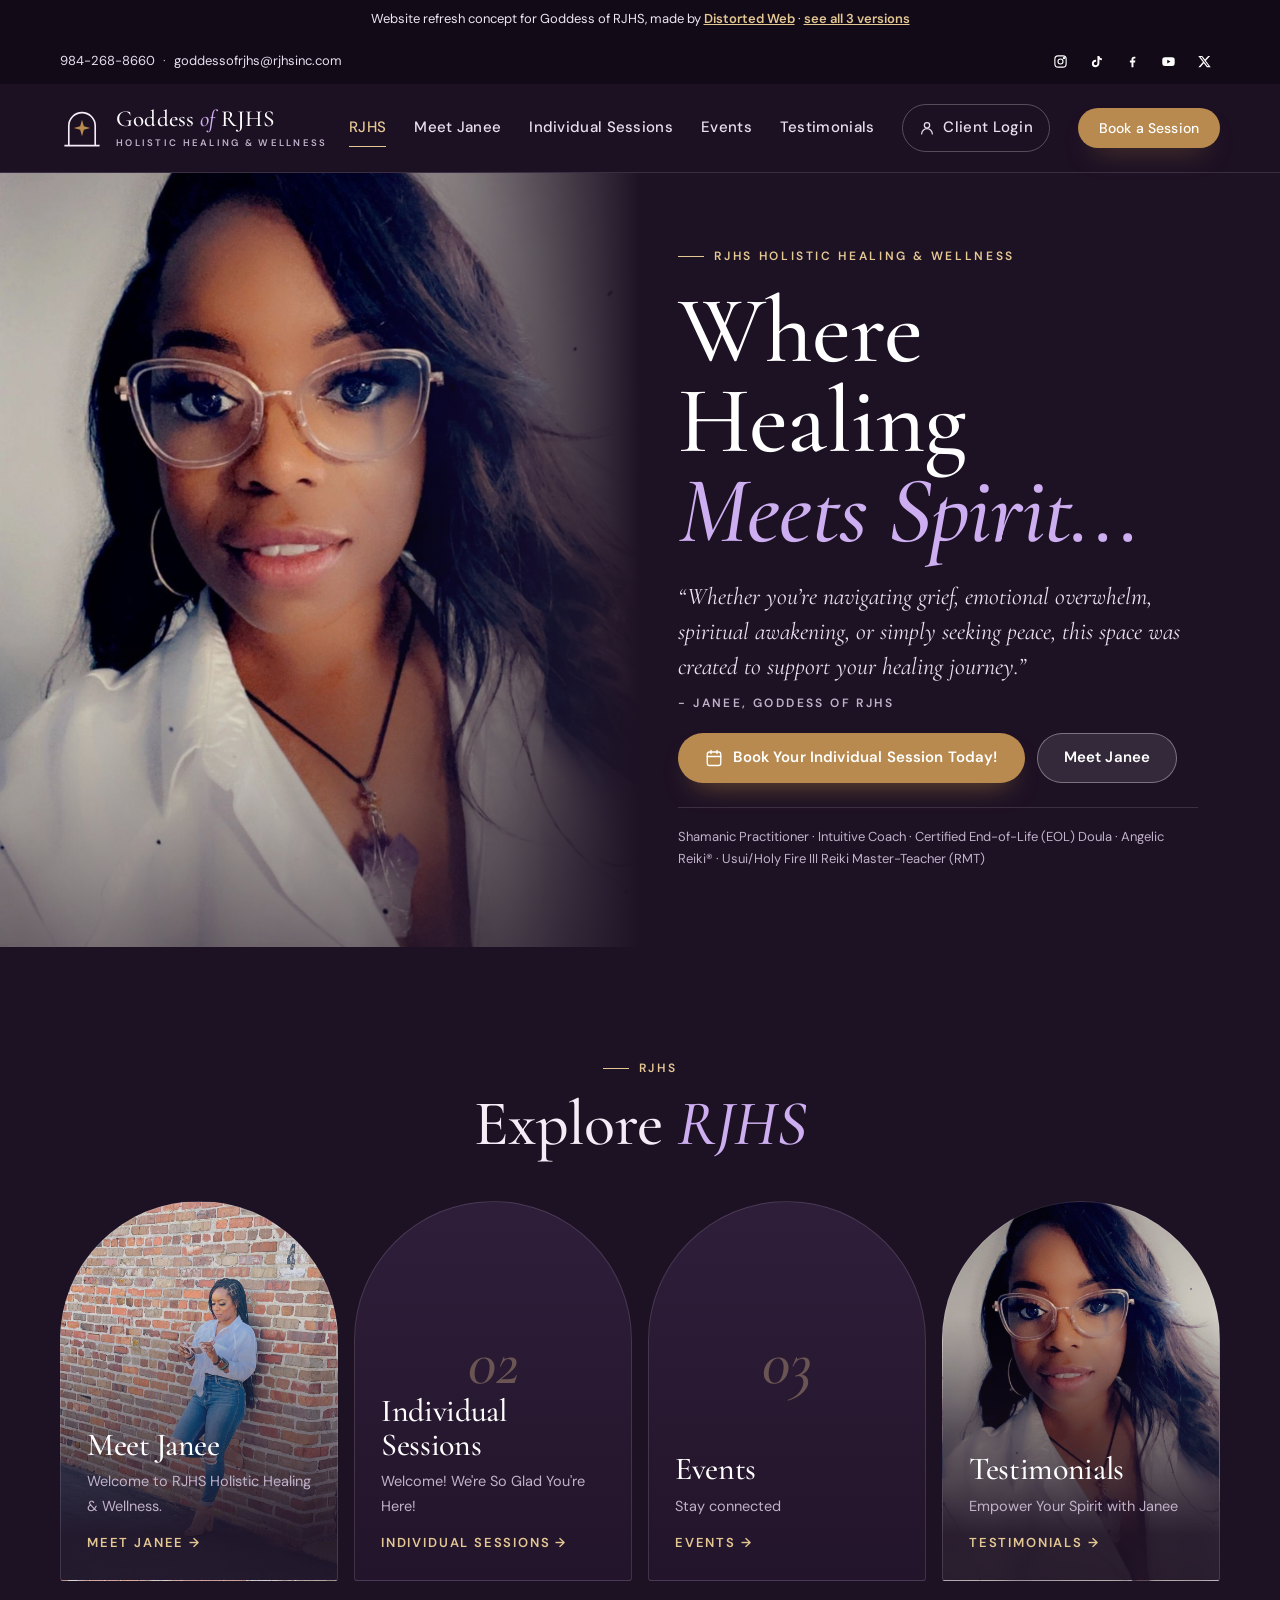
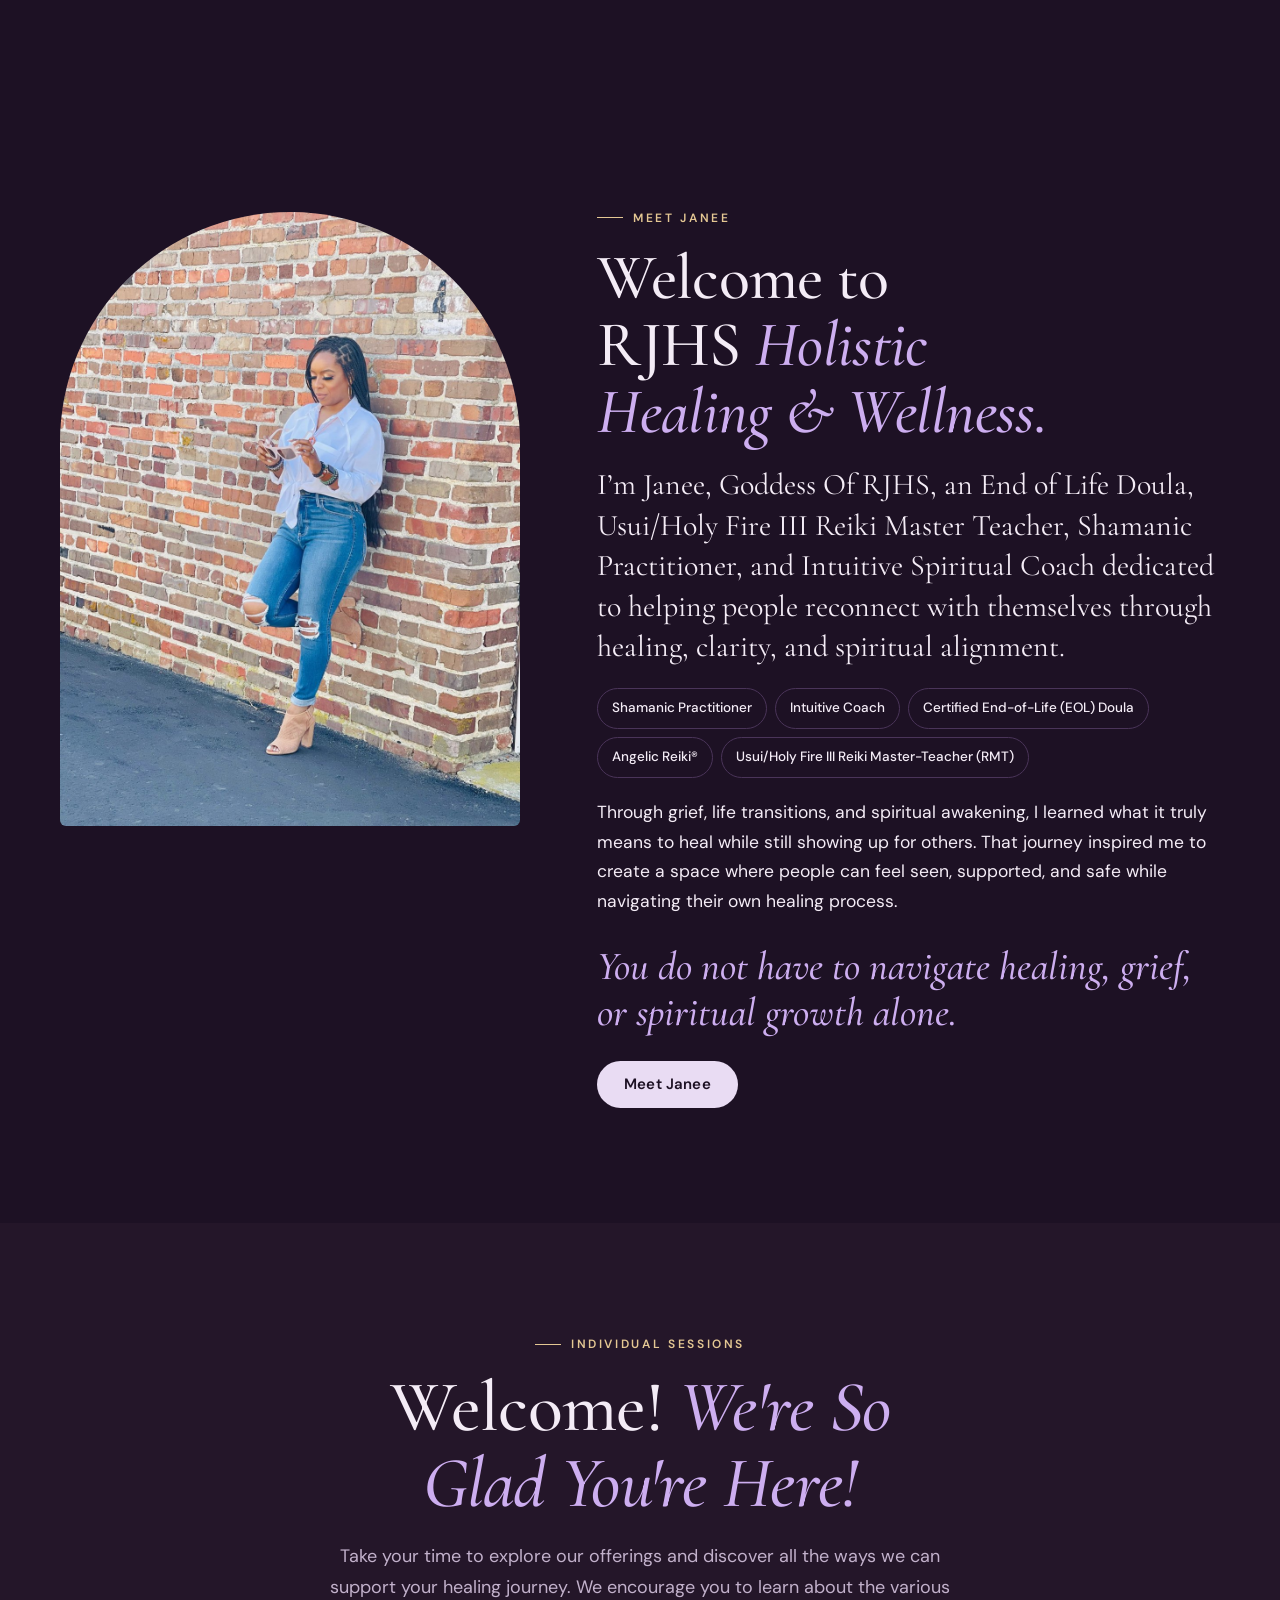
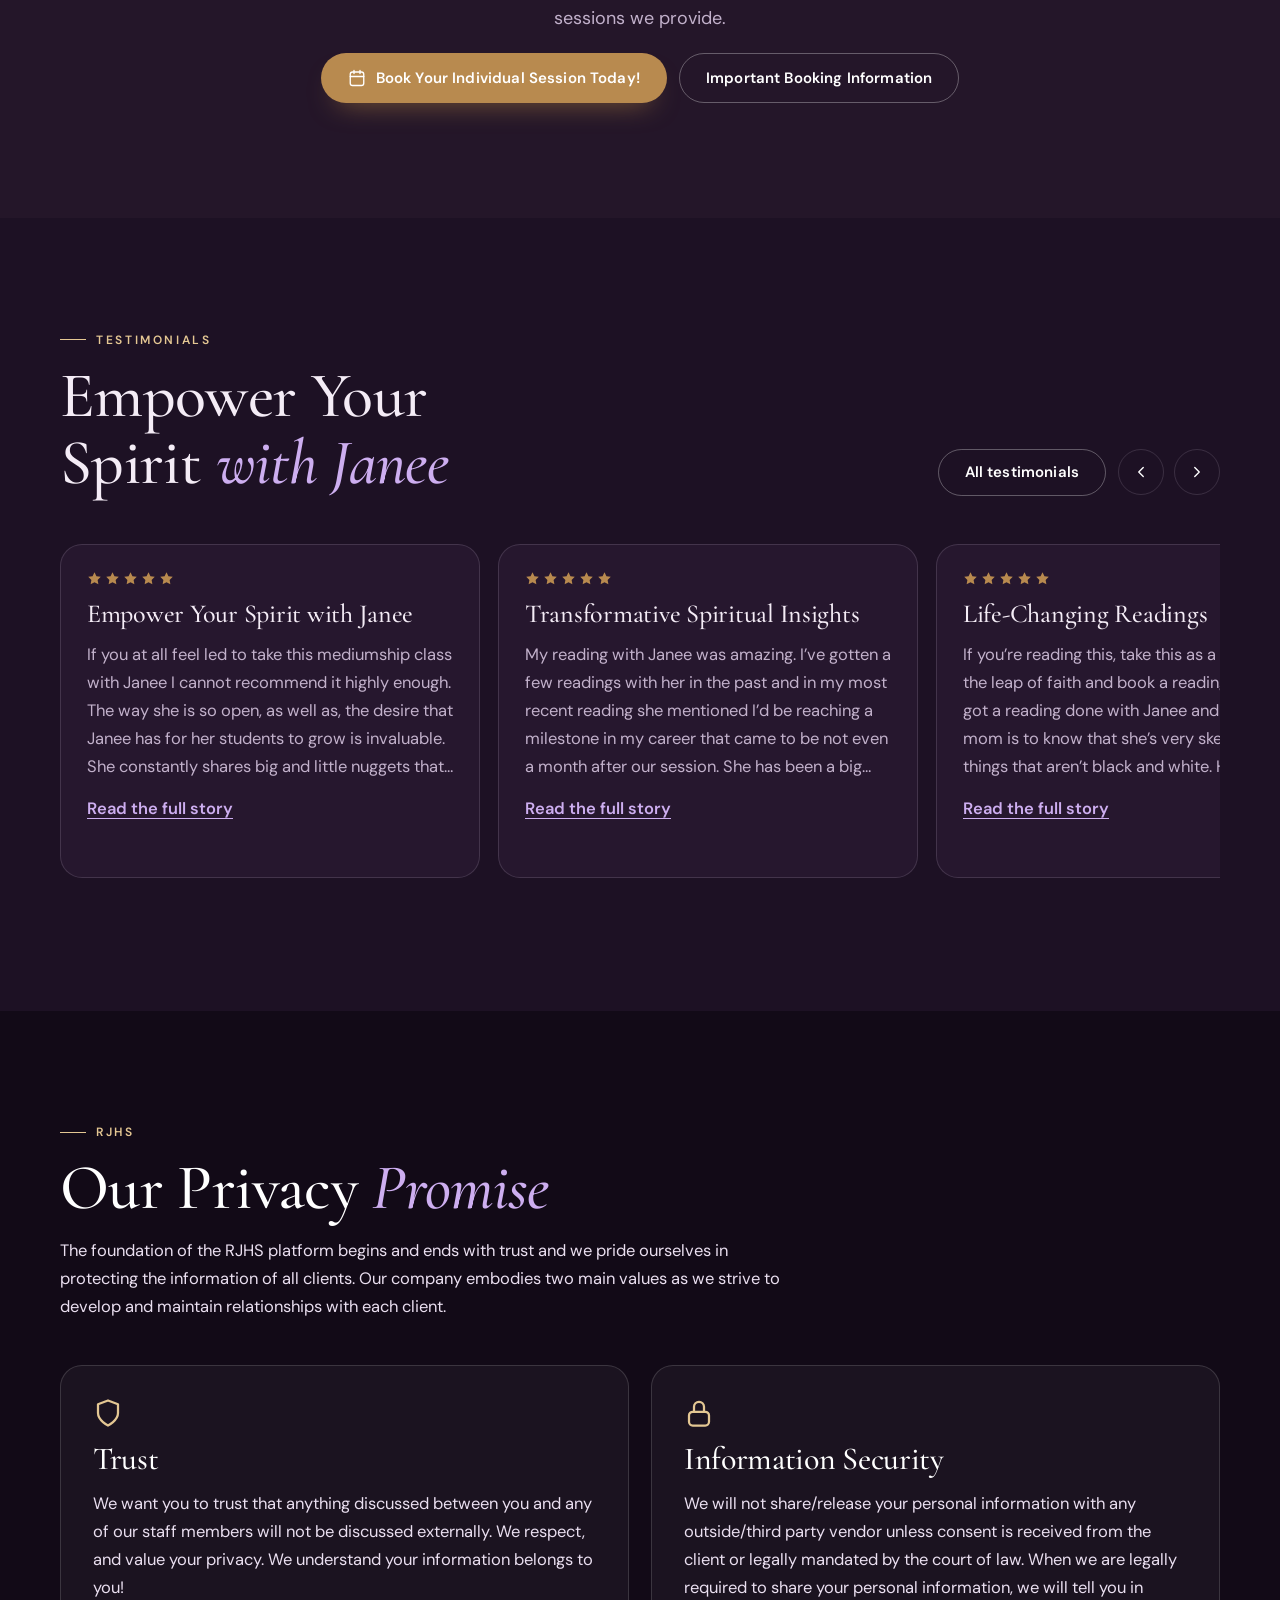
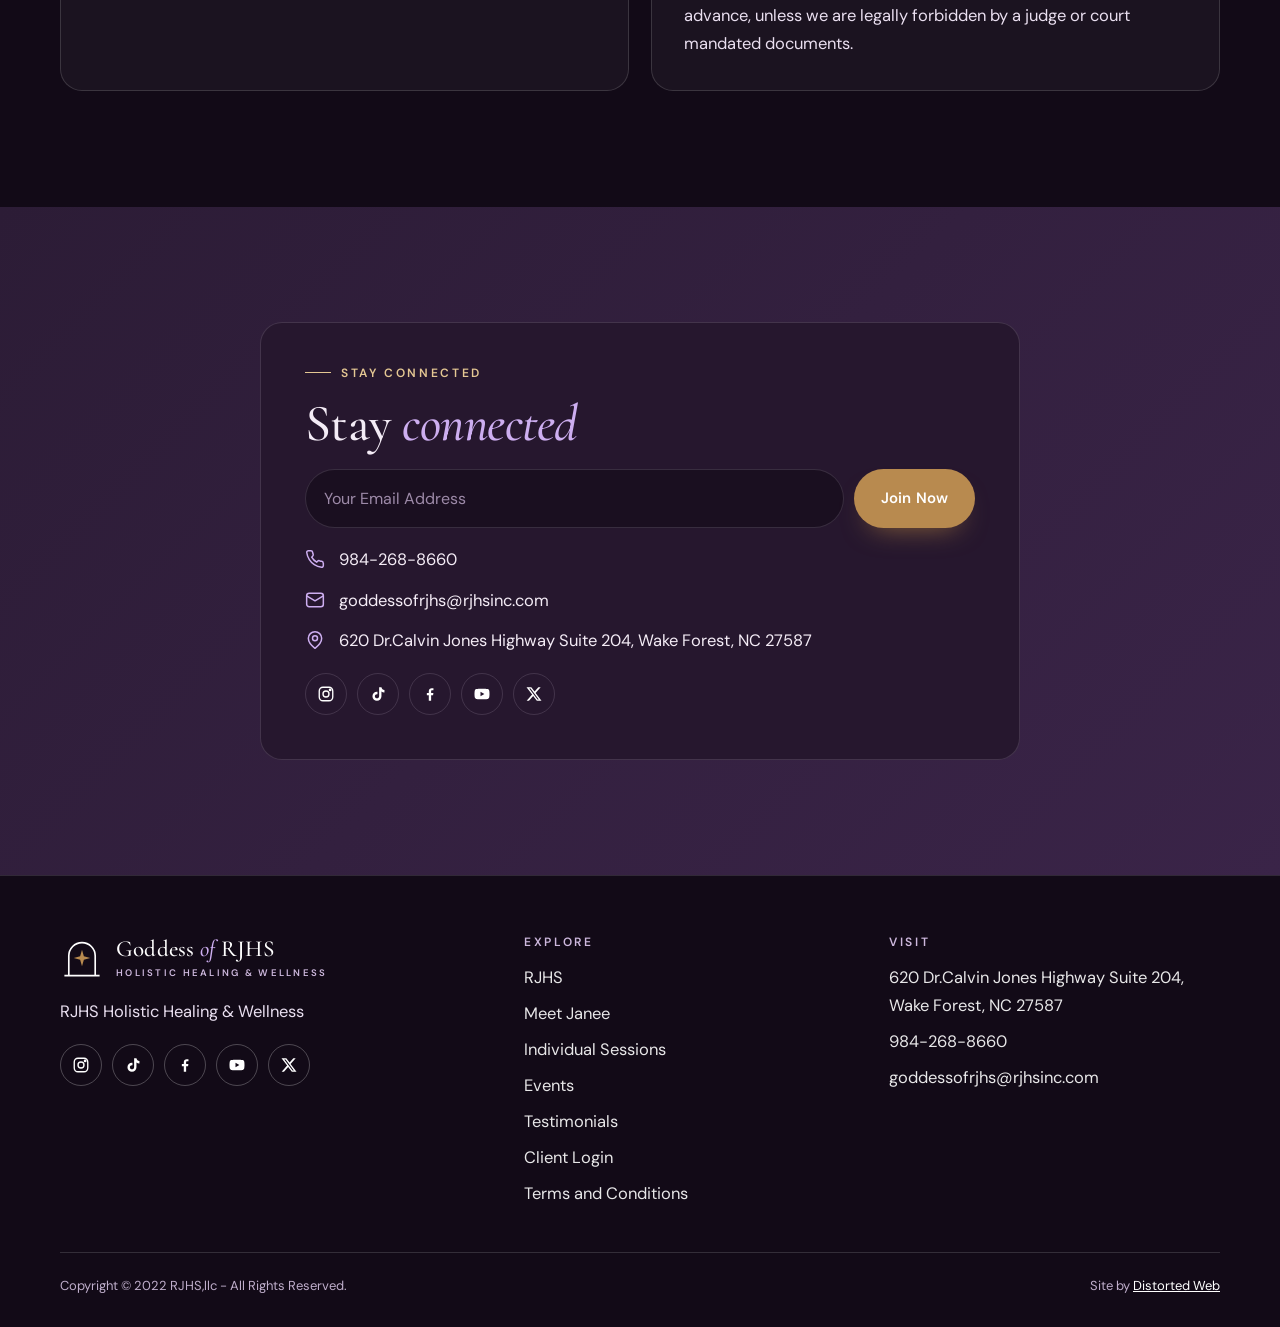
==== commit 04306bbe: "Add a Client Login link to all three versions Points at her Square site, where returning clients can" ====
--- a/full/index.html
+++ b/full/index.html
@@ -23,7 +23,7 @@
   <header class="top top-full">
     <div class="wrap">
       <a class="mark" href="index.html" style="--s:44px" aria-label="Goddess of RJHS home"><svg viewBox="0 0 40 40" aria-hidden="true"><path d="M8 36V18a12 12 0 0 1 24 0v18" fill="none" stroke="currentColor" stroke-width="1.5"/><path d="M20 12.5l1.7 5.8 5.8 1.7-5.8 1.7L20 27.5l-1.7-5.8-5.8-1.7 5.8-1.7z" fill="#b88a4f"/><path d="M4 36h32" stroke="currentColor" stroke-width="1.5"/></svg><span><b>Goddess <i>of</i> RJHS</b><small>Holistic Healing &amp; Wellness</small></span></a>
-      <nav class="nav" aria-label="Main"><a href="index.html" aria-current="page">RJHS</a><a href="meet-janee.html">Meet Janee</a><a href="sessions.html">Individual Sessions</a><a href="events.html">Events</a><a href="testimonials.html">Testimonials</a><a class="btn btn-gold" data-biz="booking" href="#" target="_blank" rel="noopener">Book a Session</a></nav>
+      <nav class="nav" aria-label="Main"><a href="index.html" aria-current="page">RJHS</a><a href="meet-janee.html">Meet Janee</a><a href="sessions.html">Individual Sessions</a><a href="events.html">Events</a><a href="testimonials.html">Testimonials</a><a class="nav-login" data-biz="login" href="#" target="_blank" rel="noopener"><span data-icon="user"></span>Client Login</a><a class="btn btn-gold" data-biz="booking" href="#" target="_blank" rel="noopener">Book a Session</a></nav>
       <button class="nav-toggle" type="button" aria-label="Menu" aria-expanded="false"><span></span><span></span><span></span></button>
     </div>
   </header>
@@ -128,7 +128,7 @@
           <p style="max-width:34ch">RJHS Holistic Healing &amp; Wellness</p>
           <div class="socials" data-render="socials"></div>
         </div>
-        <div><h4>Explore</h4><ul><li><a href="index.html">RJHS</a></li><li><a href="meet-janee.html">Meet Janee</a></li><li><a href="sessions.html">Individual Sessions</a></li><li><a href="events.html">Events</a></li><li><a href="testimonials.html">Testimonials</a></li><li><a data-biz="terms" href="#" target="_blank" rel="noopener">Terms and Conditions</a></li></ul></div>
+        <div><h4>Explore</h4><ul><li><a href="index.html">RJHS</a></li><li><a href="meet-janee.html">Meet Janee</a></li><li><a href="sessions.html">Individual Sessions</a></li><li><a href="events.html">Events</a></li><li><a href="testimonials.html">Testimonials</a></li><li><a data-biz="login" href="#" target="_blank" rel="noopener">Client Login</a></li><li><a data-biz="terms" href="#" target="_blank" rel="noopener">Terms and Conditions</a></li></ul></div>
         <div><h4>Visit</h4><ul>
           <li><a data-biz="map" href="#" target="_blank" rel="noopener">620 Dr.Calvin Jones Highway Suite 204, Wake Forest, NC 27587</a></li>
           <li><a data-biz="phone" href="#">984-268-8660</a></li>
--- a/assets/css/pages.css
+++ b/assets/css/pages.css
@@ -4,14 +4,14 @@
 .top { position: sticky; top: 0; z-index: 20; background: rgba(248, 244, 239, .86); backdrop-filter: blur(12px); border-bottom: 1px solid var(--line); }
 .top .wrap { display: flex; align-items: center; justify-content: space-between; gap: 18px; height: 78px; }
 .nav { display: flex; align-items: center; gap: 28px; }
-.nav a { text-decoration: none; font-size: 15px; font-weight: 500; position: relative; }
+.nav a { text-decoration: none; font-size: 15px; font-weight: 500; position: relative; white-space: nowrap; }
 .nav a:not(.btn)::after { content: ""; position: absolute; left: 0; right: 0; bottom: -6px; height: 1px; background: var(--violet); transform: scaleX(0); transition: transform .2s; }
 .nav a:not(.btn):hover::after, .nav a[aria-current="page"]::after { transform: scaleX(1); }
 .nav a[aria-current="page"] { color: var(--violet); }
 .nav .btn { padding: 12px 20px; font-size: 14px; }
 .nav-toggle { display: none; width: 46px; height: 46px; border-radius: 50%; border: 1px solid var(--line); background: var(--white); cursor: pointer; }
 .nav-toggle span { display: block; width: 18px; height: 1.5px; margin: 4px auto; background: var(--ink); transition: transform .2s; }
-@media (max-width: 960px) {
+@media (max-width: 1100px) {
   .nav-toggle { display: block; }
   .nav { position: fixed; inset: 78px 0 auto 0; flex-direction: column; align-items: stretch; gap: 0; padding: 10px 16px 22px; background: var(--paper); border-bottom: 1px solid var(--line); box-shadow: var(--shadow); transform: translateY(-8px); opacity: 0; pointer-events: none; transition: .2s; }
   .nav a:not(.btn) { padding: 14px 4px; border-bottom: 1px solid var(--line); font-size: 17px; }
@@ -121,3 +121,10 @@
 /* CTA band */
 .cta-band { text-align: center; display: grid; gap: 20px; justify-items: center; }
 .cta-band h2 { font-size: clamp(42px, 6vw, 72px); max-width: 900px; }
+
+/* Client Login link in the header */
+.nav .nav-login { display: inline-flex; align-items: center; gap: 8px; padding: 10px 16px; border: 1px solid var(--line); border-radius: 999px; }
+.nav .nav-login::after { display: none; }
+.nav .nav-login svg { width: 16px; height: 16px; }
+.nav .nav-login:hover { border-color: var(--violet); color: var(--violet); }
+@media (max-width: 1100px) { .nav .nav-login { justify-content: center; margin-top: 16px; padding: 14px; border: 1px solid var(--line) !important; } }
--- a/assets/css/full.css
+++ b/assets/css/full.css
@@ -54,7 +54,7 @@
 .top-full .nav a:not(.btn)::after { background: #e4c793; }
 .top-full .nav-toggle { background: transparent; border-color: var(--line); }
 .top-full .nav-toggle span { background: #fff; }
-@media (max-width: 960px) {
+@media (max-width: 1100px) {
   .top-full .nav { inset: 88px 0 auto 0; background: var(--paper); }
 }
 
@@ -104,3 +104,5 @@
 .full .about-copy .pull { color: var(--violet); }
 .full .sec-head h2 em { color: var(--violet); }
 .full .foot { background: var(--plum); border-top: 1px solid var(--line); }
+.top-full .nav .nav-login { border-color: rgba(255,255,255,.25); }
+.top-full .nav .nav-login:hover { border-color: #e4c793; color: #e4c793; }
